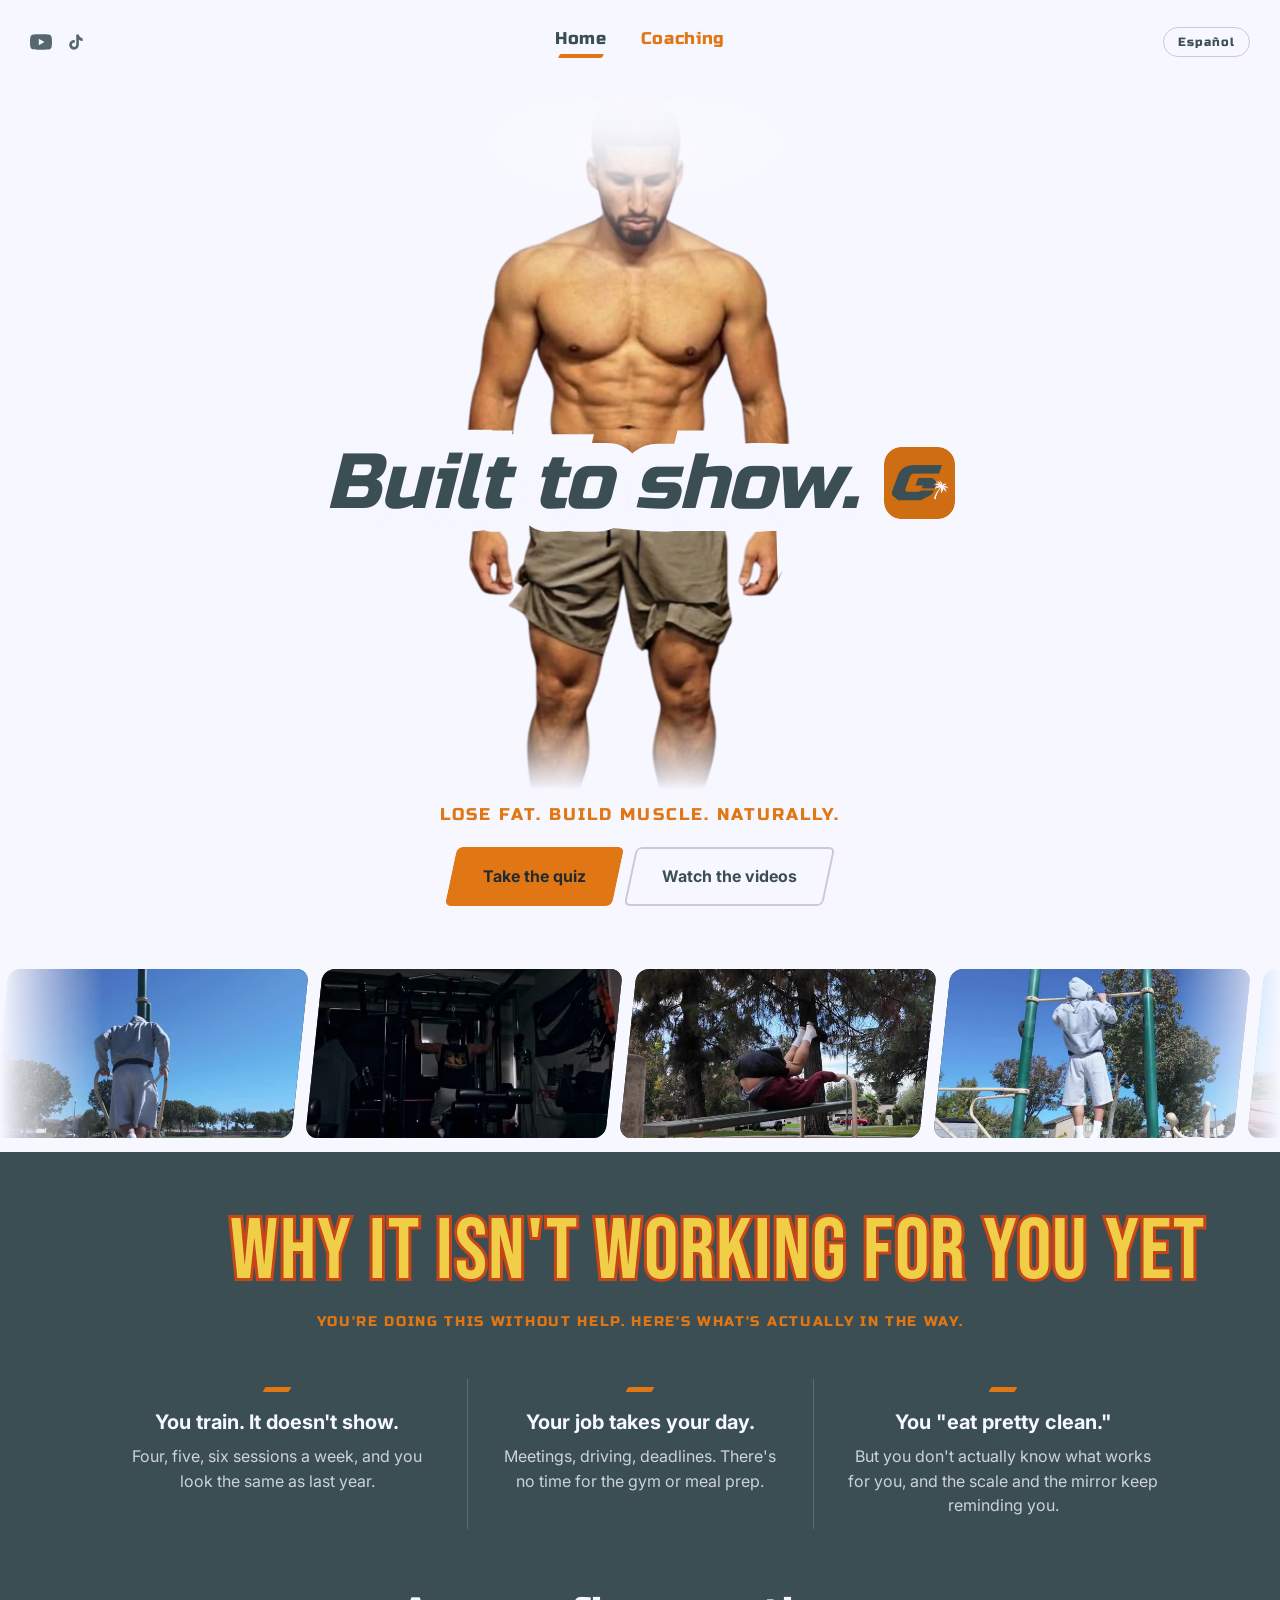
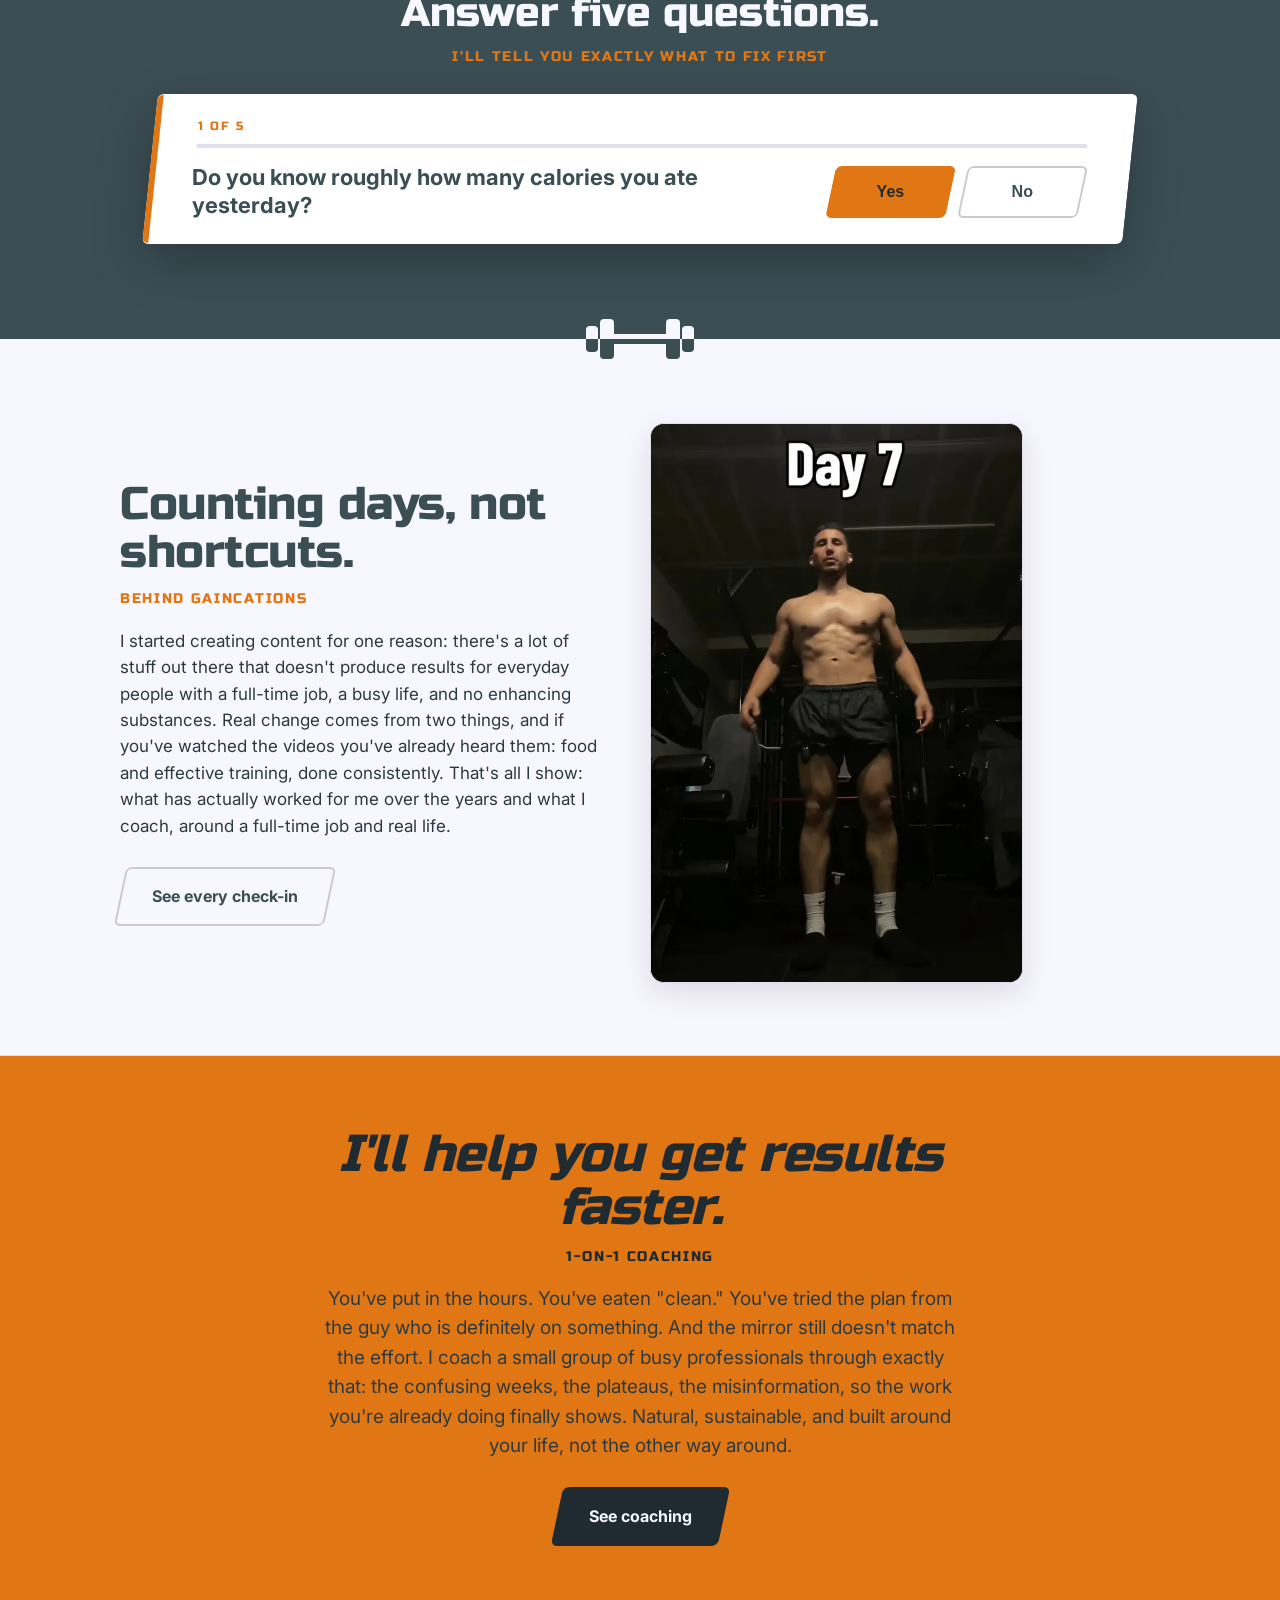
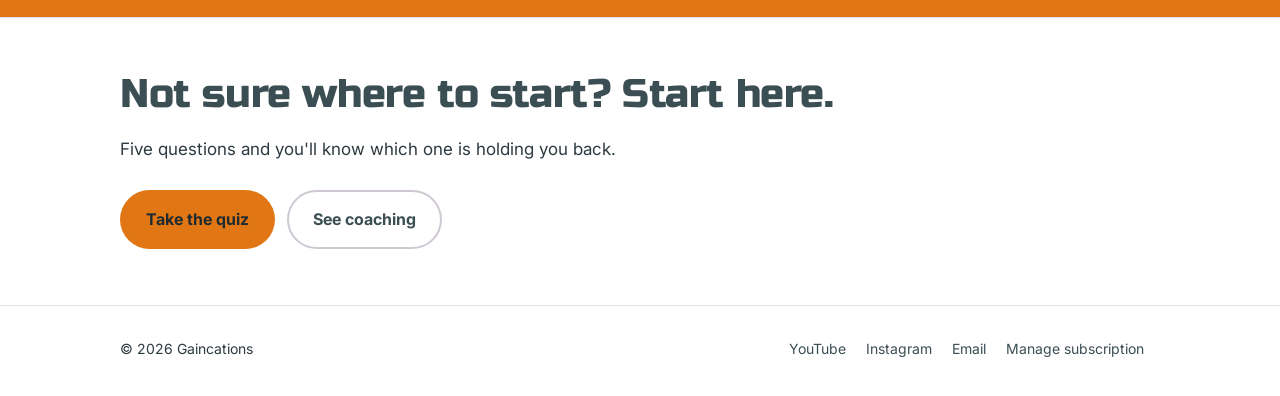
==== index.html @ 4234a2ca "This is you if: fit scroll distance to viewport, more room above promise Co-Authored-By: Claude Fabl" ====
<!doctype html>
<html lang="en">
<head>
<meta charset="utf-8">
<meta name="viewport" content="width=device-width, initial-scale=1">
<title>Gaincations · Built to show</title>
<meta name="description" content="Online coaching for busy professionals who already train but don't see it in the mirror. Food first, 3 to 4 sessions a week, natural.">
<meta property="og:title" content="Gaincations · Built to show">
<meta property="og:description" content="Lose fat. Build muscle. Naturally.">
<meta property="og:image" content="https://gaincations.com/assets/og.png">
<link rel="icon" type="image/png" sizes="32x32" href="/assets/img/favicon-32.png">
<link rel="icon" type="image/png" sizes="64x64" href="/assets/img/favicon-64.png">
<link rel="apple-touch-icon" href="/assets/img/apple-touch-icon.png">
<link rel="preconnect" href="https://fonts.googleapis.com">
<link rel="stylesheet" href="https://fonts.googleapis.com/css2?family=Russo+One&family=Bebas+Neue&family=Inter:wght@400;500;600;700&display=swap">
<link rel="stylesheet" href="/assets/style.css?v=202610292039">
<script defer src="/_vercel/insights/script.js"></script>
<script>
!function(t,e){var o,n,p,r;e.__SV||(window.posthog=e,e._i=[],e.init=function(i,s,a){function g(t,e){var o=e.split(".");2==o.length&&(t=t[o[0]],e=o[1]),t[e]=function(){t.push([e].concat(Array.prototype.slice.call(arguments,0)))}}(p=t.createElement("script")).type="text/javascript",p.crossOrigin="anonymous",p.async=!0,p.src=s.api_host.replace(".i.posthog.com","-assets.i.posthog.com")+"/static/array.js",(r=t.getElementsByTagName("script")[0]).parentNode.insertBefore(p,r);var u=e;for(void 0!==a?u=e[a]=[]:a="posthog",u.people=u.people||[],u.toString=function(t){var e="posthog";return"posthog"!==a&&(e+="."+a),t||(e+=" (stub)"),e},u.people.toString=function(){return u.toString(1)+".people (stub)"},o="init capture register register_once register_for_session unregister unregister_for_session getFeatureFlag getFeatureFlagPayload isFeatureEnabled reloadFeatureFlags updateEarlyAccessFeatureEnrollment getEarlyAccessFeatures on onFeatureFlags onSessionId getSurveys getActiveMatchingSurveys renderSurvey canRenderSurvey identify setPersonProperties group resetGroups setPersonPropertiesForFlags resetPersonPropertiesForFlags setGroupPropertiesForFlags resetGroupPropertiesForFlags reset get_distinct_id getGroups get_session_id get_session_replay_url alias set_config startSessionRecording stopSessionRecording sessionRecordingStarted captureException loadToolbar get_property getSessionProperty createPersonProfile opt_in_capturing opt_out_capturing has_opted_in_capturing has_opted_out_capturing clear_opt_in_out_capturing debug getPageViewId captureTraceFeedback captureTraceMetric".split(" "),n=0;n<o.length;n++)g(u,o[n]);e._i.push([i,s,a])},e.__SV=1)}(document,window.posthog||[]);
posthog.init('phc_C28JrHMEpH7d9g8dcuLgvfjdZ2WqwZE8aeRjLSCBrC3R',{api_host:'https://us.i.posthog.com',person_profiles:'identified_only'});
</script>

</head>
<body>

<header class="hero-full">

  <nav class="hf-nav" aria-label="Main">
    <div class="hf-left"><div class="hf-social"><a class="hf-ico" data-link="YOUTUBE" href="#" aria-label="YouTube" target="_blank" rel="noopener"><svg viewBox="0 0 24 24" width="22" height="22" aria-hidden="true"><path fill="currentColor" d="M23.5 6.2a3 3 0 0 0-2.1-2.1C19.5 3.6 12 3.6 12 3.6s-7.5 0-9.4.5A3 3 0 0 0 .5 6.2 31 31 0 0 0 0 12a31 31 0 0 0 .5 5.8 3 3 0 0 0 2.1 2.1c1.9.5 9.4.5 9.4.5s7.5 0 9.4-.5a3 3 0 0 0 2.1-2.1A31 31 0 0 0 24 12a31 31 0 0 0-.5-5.8zM9.6 15.6V8.4l6.2 3.6-6.2 3.6z"/></svg></a><a class="hf-ico" data-link="TIKTOK" href="#" aria-label="TikTok" target="_blank" rel="noopener"><svg viewBox="0 0 24 24" width="20" height="20" aria-hidden="true"><path fill="currentColor" d="M16.6 5.8A4.8 4.8 0 0 1 15.4 3h-3.1v12.4a2.6 2.6 0 1 1-2.6-2.6c.3 0 .5 0 .8.1V9.7a5.8 5.8 0 1 0 4.9 5.7V9.2a7.9 7.9 0 0 0 4.6 1.5V7.6a4.7 4.7 0 0 1-3.4-1.8z"/></svg></a></div></div>
    <div class="hf-center">
      <a href="/" class="hf-current"><span class="slash" aria-hidden="true"></span><span class="en">Home</span><span class="es">Inicio</span></a>
      <a href="/coaching" class="hf-primary"><span class="en">Coaching</span><span class="es">Coaching</span></a>
    </div>
    <div class="hf-right">
      <button class="langbtn" type="button" aria-label="Switch language">Español</button>
    </div>
    <button class="hf-menu" type="button" aria-label="Menu" aria-controls="hf-links">☰</button>
  </nav>
  <div class="hf-links" id="hf-links">
    <a href="/"><span class="en">Home</span><span class="es">Inicio</span></a>
    <a href="/coaching"><span class="en">Coaching</span><span class="es">Coaching</span></a>
    <div class="hf-social"><a class="hf-ico" data-link="YOUTUBE" href="#" aria-label="YouTube" target="_blank" rel="noopener"><svg viewBox="0 0 24 24" width="22" height="22" aria-hidden="true"><path fill="currentColor" d="M23.5 6.2a3 3 0 0 0-2.1-2.1C19.5 3.6 12 3.6 12 3.6s-7.5 0-9.4.5A3 3 0 0 0 .5 6.2 31 31 0 0 0 0 12a31 31 0 0 0 .5 5.8 3 3 0 0 0 2.1 2.1c1.9.5 9.4.5 9.4.5s7.5 0 9.4-.5a3 3 0 0 0 2.1-2.1A31 31 0 0 0 24 12a31 31 0 0 0-.5-5.8zM9.6 15.6V8.4l6.2 3.6-6.2 3.6z"/></svg></a><a class="hf-ico" data-link="TIKTOK" href="#" aria-label="TikTok" target="_blank" rel="noopener"><svg viewBox="0 0 24 24" width="20" height="20" aria-hidden="true"><path fill="currentColor" d="M16.6 5.8A4.8 4.8 0 0 1 15.4 3h-3.1v12.4a2.6 2.6 0 1 1-2.6-2.6c.3 0 .5 0 .8.1V9.7a5.8 5.8 0 1 0 4.9 5.7V9.2a7.9 7.9 0 0 0 4.6 1.5V7.6a4.7 4.7 0 0 1-3.4-1.8z"/></svg></a></div>
  </div>

  <div class="hf-stage">
    <picture class="hf-img" aria-hidden="true">
      <source srcset="/assets/img/hero-cut.webp" type="image/webp">
      <img src="/assets/img/hero-cut.png" alt="" fetchpriority="high">
    </picture>
    <h1 class="hf-title">
      <span class="en">Built to show.</span>
      <span class="es">Hecho para que se note.</span>
      <a class="hf-mark" href="/" aria-label="Gaincations home"><img src="/assets/img/logo.png" alt="" width="72" height="72"></a>
    </h1>
  </div>

  <div class="hf-bottom">
    <p class="lead hf-tag">
      <span class="en">Lose fat. Build muscle. Naturally.</span>
      <span class="es">Pierde grasa. Gana músculo. Natural.</span>
    </p>
    <div class="btnrow">
      <a class="btn primary skew" href="#quiz"><span class="en">Take the quiz</span><span class="es">Haz el quiz</span></a>
      <a class="btn ghost light skew" data-link="YOUTUBE" href="#"><span class="en">Watch the videos</span><span class="es">Ver los videos</span></a>
    </div>
  </div>
  <div class="hf-strip" aria-label="Clips from the channel">
    <div class="hf-track">
      <a data-link="YOUTUBE" href="#"><video src="/assets/clips/c1.mp4" poster="/assets/clips/c1.jpg" muted autoplay loop playsinline preload="metadata"></video></a>
      <a data-link="YOUTUBE" href="#"><video src="/assets/clips/c2.mp4" poster="/assets/clips/c2.jpg" muted autoplay loop playsinline preload="metadata"></video></a>
      <a data-link="YOUTUBE" href="#"><video src="/assets/clips/c3.mp4" poster="/assets/clips/c3.jpg" muted autoplay loop playsinline preload="metadata"></video></a>
      <a data-link="YOUTUBE" href="#"><video src="/assets/clips/c4.mp4" poster="/assets/clips/c4.jpg" muted autoplay loop playsinline preload="metadata"></video></a>
      <a data-link="YOUTUBE" href="#"><video src="/assets/clips/c5.mp4" poster="/assets/clips/c5.jpg" muted autoplay loop playsinline preload="metadata"></video></a>
      <a data-link="YOUTUBE" href="#"><video src="/assets/clips/c6.mp4" poster="/assets/clips/c6.jpg" muted autoplay loop playsinline preload="metadata"></video></a>
      <a data-link="YOUTUBE" href="#"><video src="/assets/clips/c7.mp4" poster="/assets/clips/c7.jpg" muted autoplay loop playsinline preload="metadata"></video></a>
      <a data-link="YOUTUBE" href="#"><video src="/assets/clips/c8.mp4" poster="/assets/clips/c8.jpg" muted autoplay loop playsinline preload="metadata"></video></a>
      <a data-link="YOUTUBE" href="#" aria-hidden="true" tabindex="-1"><video src="/assets/clips/c1.mp4" poster="/assets/clips/c1.jpg" muted autoplay loop playsinline preload="metadata"></video></a>
      <a data-link="YOUTUBE" href="#" aria-hidden="true" tabindex="-1"><video src="/assets/clips/c2.mp4" poster="/assets/clips/c2.jpg" muted autoplay loop playsinline preload="metadata"></video></a>
      <a data-link="YOUTUBE" href="#" aria-hidden="true" tabindex="-1"><video src="/assets/clips/c3.mp4" poster="/assets/clips/c3.jpg" muted autoplay loop playsinline preload="metadata"></video></a>
      <a data-link="YOUTUBE" href="#" aria-hidden="true" tabindex="-1"><video src="/assets/clips/c4.mp4" poster="/assets/clips/c4.jpg" muted autoplay loop playsinline preload="metadata"></video></a>
      <a data-link="YOUTUBE" href="#" aria-hidden="true" tabindex="-1"><video src="/assets/clips/c5.mp4" poster="/assets/clips/c5.jpg" muted autoplay loop playsinline preload="metadata"></video></a>
      <a data-link="YOUTUBE" href="#" aria-hidden="true" tabindex="-1"><video src="/assets/clips/c6.mp4" poster="/assets/clips/c6.jpg" muted autoplay loop playsinline preload="metadata"></video></a>
      <a data-link="YOUTUBE" href="#" aria-hidden="true" tabindex="-1"><video src="/assets/clips/c7.mp4" poster="/assets/clips/c7.jpg" muted autoplay loop playsinline preload="metadata"></video></a>
      <a data-link="YOUTUBE" href="#" aria-hidden="true" tabindex="-1"><video src="/assets/clips/c8.mp4" poster="/assets/clips/c8.jpg" muted autoplay loop playsinline preload="metadata"></video></a>
    </div>
  </div>
</header>

<section class="section dark">
  <div class="wrap">
    <div class="sec-head">
      <h2 class="h-hero h-caption"><span class="en">Why it isn't working for you yet</span><span class="es">Por qué aún no te está funcionando</span></h2>
      <div class="eyebrow below"><span class="en">You're doing this without help. Here's what's actually in the way.</span><span class="es">Lo estás haciendo sin ayuda. Esto es lo que realmente estorba.</span></div>
    </div>
    <div class="pains-src" hidden>
      <div class="col">
        <span class="slash" aria-hidden="true"></span>
        <h3><span class="en">You train. It doesn't show.</span><span class="es">Entrenas. No se nota.</span></h3>
        <p><span class="en">Four, five, six sessions a week, and you look the same as last year.</span><span class="es">Cuatro, cinco, seis sesiones por semana, y te ves igual que el año pasado.</span></p>
      </div>
      <div class="col">
        <span class="slash" aria-hidden="true"></span>
        <h3><span class="en">Your job takes your day.</span><span class="es">El trabajo se lleva tu día.</span></h3>
        <p><span class="en">Meetings, driving, deadlines. There's no time for the gym or meal prep.</span><span class="es">Juntas, manejo, entregas. No hay tiempo para el gym ni para el meal prep.</span></p>
      </div>
      <div class="col">
        <span class="slash" aria-hidden="true"></span>
        <h3><span class="en">You "eat pretty clean."</span><span class="es">"Comes bastante bien."</span></h3>
        <p><span class="en">But you don't actually know what works for you, and the scale and the mirror keep reminding you.</span><span class="es">Pero en realidad no sabes qué te funciona, y la báscula y el espejo te lo siguen recordando.</span></p>
      </div>
      <div class="col">
        <span class="slash" aria-hidden="true"></span>
        <h3><span class="en">One dinner or weekend undoes the week.</span><span class="es">Una cena o un fin de semana deshace la semana.</span></h3>
        <p><span class="en">Clients, travel, the work lunch. You skip it or write off the day.</span><span class="es">Clientes, viajes, la comida del trabajo. O te lo saltas o das el día por perdido.</span></p>
      </div>
      <div class="col">
        <span class="slash" aria-hidden="true"></span>
        <h3><span class="en">You don't know what to eat on the road.</span><span class="es">No sabes qué comer en la carretera.</span></h3>
        <p><span class="en">Fast food and gas stations make it too easy to blow away any progress.</span><span class="es">La comida rápida y las gasolineras hacen demasiado fácil tirar cualquier progreso.</span></p>
      </div>
      <div class="col">
        <span class="slash" aria-hidden="true"></span>
        <h3><span class="en">You've tried the apps and programs.</span><span class="es">Ya probaste las apps y los programas.</span></h3>
        <p><span class="en">Macros and consistent workouts for two weeks, then it gets annoying and deleted.</span><span class="es">Macros y entrenos constantes por dos semanas, luego se vuelve molesto y se borra.</span></p>
      </div>
      <div class="col">
        <span class="slash" aria-hidden="true"></span>
        <h3><span class="en">You run to make up for it.</span><span class="es">Corres para compensar.</span></h3>
        <p><span class="en">Cardio as punishment for the weekend. It burns an hour and builds nothing.</span><span class="es">Cardio como castigo por el fin de semana. Quema una hora y no construye nada.</span></p>
      </div>
      <div class="col">
        <span class="slash" aria-hidden="true"></span>
        <h3><span class="en">You lose weight and look worse.</span><span class="es">Bajas de peso y te ves peor.</span></h3>
        <p><span class="en">Smaller, softer, same shape. That's muscle leaving, not fat.</span><span class="es">Más pequeño, más suave, misma forma. Eso es músculo que se va, no grasa.</span></p>
      </div>
      <div class="col">
        <span class="slash" aria-hidden="true"></span>
        <h3><span class="en">You keep starting over.</span><span class="es">Sigues empezando de cero.</span></h3>
        <p><span class="en">Every January, every Monday, every "this time."</span><span class="es">Cada enero, cada lunes, cada "esta vez sí."</span></p>
      </div>
    </div>
    <div class="cols3 pains" id="pains">
      <div class="col slot"></div>
      <div class="col slot"></div>
      <div class="col slot"></div>
    </div>
    <div class="qz-intro" id="quiz">
      <h3 class="qz-h"><span class="en">Answer five questions.</span><span class="es">Responde cinco preguntas.</span></h3>
      <div class="eyebrow below"><span class="en">I'll tell you exactly what to fix first</span><span class="es">Te digo exactamente qué arreglar primero</span></div>
    </div>
    <div class="qz" id="quiz-box"></div>
  </div>
    <div class="divider-bar" aria-hidden="true">
      <svg viewBox="0 0 140 56">
        <defs><clipPath id="bar-top"><rect x="0" y="0" width="140" height="28"/></clipPath><clipPath id="bar-bot"><rect x="0" y="28" width="140" height="28"/></clipPath></defs>
        <g fill="#F7F7FF" clip-path="url(#bar-top)"><g><rect x="30" y="23" width="80" height="10" rx="5"/><rect x="30" y="8" width="14" height="40" rx="4"/><rect x="16" y="15" width="12" height="26" rx="4"/><rect x="96" y="8" width="14" height="40" rx="4"/><rect x="112" y="15" width="12" height="26" rx="4"/></g></g>
        <g fill="#3B4E54" clip-path="url(#bar-bot)"><g><rect x="30" y="23" width="80" height="10" rx="5"/><rect x="30" y="8" width="14" height="40" rx="4"/><rect x="16" y="15" width="12" height="26" rx="4"/><rect x="96" y="8" width="14" height="40" rx="4"/><rect x="112" y="15" width="12" height="26" rx="4"/></g></g>
      </svg>
    </div>
</section>


<section class="section">
  <div class="wrap grid c2" style="align-items:center">
    <div>
      <h2 class="h-hero proof-h"><span class="en">Counting days, not shortcuts.</span><span class="es">Contando días, no atajos.</span></h2>
      <div class="eyebrow below proof-eb"><span class="en">Behind Gaincations</span><span class="es">Detrás de Gaincations</span></div>
      <p class="muted proof-p"><span class="en">I started creating content for one reason: there's a lot of stuff out there that doesn't produce results for everyday people with a full-time job, a busy life, and no enhancing substances. Real change comes from two things, and if you've watched the videos you've already heard them: food and effective training, done consistently. That's all I show: what has actually worked for me over the years and what I coach, around a full-time job and real life.</span><span class="es">Empecé a crear contenido por una razón: hay muchas cosas allá afuera que no dan resultados a la gente normal, con trabajo de tiempo completo, vida ocupada y sin sustancias. El cambio real viene de dos cosas, y si has visto los videos ya las has escuchado: comida y entreno efectivo, hechos con constancia. Eso es todo lo que muestro: lo que realmente me ha funcionado a lo largo de los años y lo que enseño como coach, alrededor de un trabajo de tiempo completo y una vida real.</span></p>
      <div class="btnrow"><a class="btn ghost light skew" data-link="YOUTUBE" href="#"><span class="en">See every check-in</span><span class="es">Ver todas las revisiones</span></a></div>
    </div>
    <!-- Daily check-ins. To add a day: drop dayNN.jpg + dayNN.webp in /assets/img/checkins and add one <picture> below, in order. -->
    <div class="photo-card checkins" aria-label="Daily check-ins">
      <picture class="on"><source srcset="/assets/img/checkins/day07.webp" type="image/webp"><img src="/assets/img/checkins/day07.jpg" alt="Day 7 check-in" loading="lazy"></picture>
      <picture><source srcset="/assets/img/checkins/day12.webp" type="image/webp"><img src="/assets/img/checkins/day12.jpg" alt="Day 12 check-in" loading="lazy"></picture>
      <picture><source srcset="/assets/img/checkins/day17.webp" type="image/webp"><img src="/assets/img/checkins/day17.jpg" alt="Day 17 check-in" loading="lazy"></picture>
      <picture><source srcset="/assets/img/checkins/day19.webp" type="image/webp"><img src="/assets/img/checkins/day19.jpg" alt="Day 19 check-in" loading="lazy"></picture>
      <picture><source srcset="/assets/img/checkins/day21.webp" type="image/webp"><img src="/assets/img/checkins/day21.jpg" alt="Day 21 check-in" loading="lazy"></picture>
    </div>
  </div>
</section>

<section class="section pointer orange">
  <div class="wrap">
    <div class="sec-head">
      <h2 class="h-hero pointer-h"><span class="en">I'll help you get results faster.</span><span class="es">Te ayudo a ver resultados más rápido.</span></h2>
      <div class="eyebrow below"><span class="en">1-on-1 coaching</span><span class="es">Coaching 1 a 1</span></div>
      <p class="sub"><span class="en">You've put in the hours. You've eaten "clean." You've tried the plan from the guy who is definitely on something. And the mirror still doesn't match the effort. I coach a small group of busy professionals through exactly that: the confusing weeks, the plateaus, the misinformation, so the work you're already doing finally shows. Natural, sustainable, and built around your life, not the other way around.</span><span class="es">Ya pusiste las horas. Comiste "limpio." Probaste el plan del tipo que claramente está en algo. Y el espejo sigue sin corresponder al esfuerzo. Acompaño a un grupo pequeño de profesionales ocupados a través de exactamente eso: las semanas confusas, los estancamientos, la desinformación, para que el trabajo que ya haces por fin se note. Natural, sostenible y armado alrededor de tu vida, no al revés.</span></p>
      <div class="btnrow center">
        <a class="btn primary skew" href="/coaching"><span class="en">See coaching</span><span class="es">Ver coaching</span></a>
      </div>
    </div>
  </div>
</section>

<section class="band white">
  <div class="wrap">
    <h2><span class="en">Not sure where to start? Start here.</span><span class="es">¿No sabes por dónde empezar? Empieza aquí.</span></h2>
    <p><span class="en">Five questions and you'll know which one is holding you back.</span><span class="es">Cinco preguntas y sabrás cuál te está frenando.</span></p>
    <div class="btnrow">
      <a class="btn primary" href="#quiz"><span class="en">Take the quiz</span><span class="es">Haz el quiz</span></a>
      <a class="btn ghost" href="/coaching"><span class="en">See coaching</span><span class="es">Ver coaching</span></a>
    </div>
  </div>
</section>

<footer class="white">
  <div class="wrap">
    <div>© <span id="y"></span> Gaincations</div>
    <div>
      <a data-link="YOUTUBE" href="#">YouTube</a>
      <a data-link="INSTAGRAM" href="#">Instagram</a>
      <a data-link="EMAIL" href="#">Email</a>
      <a data-link="PORTAL" href="#"><span class="en">Manage subscription</span><span class="es">Mi suscripción</span></a>
    </div>
  </div>
</footer>
<script>document.getElementById("y").textContent=new Date().getFullYear()</script>
<script src="/assets/quiz.js?v=202610292039"></script>
<script src="/assets/site.js?v=202610292039"></script>
</body>
</html>
---- assets/style.css ----
:root{
  --bg:#F7F7FF;--bg2:#FFFFFF;--bg3:#EEEEF5;--ink:#3B4E54;--muted:#2C3A40;--line:#E0E0EA;
  --accent:#E17714;--accent-ink:#1F2B30;--accent2:#A30000;--grey:#3B4E54;
  --dark:#280000;--dark2:#36090A;--on-dark:#F7F7FF;--on-dark-muted:#C9B4B4;
  --max:1080px;--r:14px;
  --display:'Russo One',Impact,sans-serif;--body:Inter,system-ui,-apple-system,sans-serif;
  --slab:'Alfa Slab One',serif;--script:Yellowtail,cursive;
}
*{box-sizing:border-box}
html{scroll-behavior:smooth}
body{margin:0;background:var(--bg);color:var(--ink);font-family:var(--body);font-size:17px;line-height:1.55;-webkit-font-smoothing:antialiased}
img{max-width:100%;display:block}
a{color:var(--accent2)}
h1,h2{font-family:var(--display);font-weight:400;line-height:1.04;margin:0 0 .5em;letter-spacing:-.01em}
h3{font-family:var(--body);font-weight:700;line-height:1.2;margin:0 0 .5em}
h1{font-size:clamp(34px,6vw,64px)}
h2{font-size:clamp(26px,4vw,40px)}
h3{font-size:19px}
p{margin:0 0 1em}
.muted{color:var(--muted)}
.wrap{max-width:var(--max);margin:0 auto;padding:0 20px}
.section{padding:72px 0}
.section.tight{padding:40px 0}
.section + .section{border-top:1px solid var(--line)}
.eyebrow{font-size:12px;letter-spacing:.2em;text-transform:uppercase;color:var(--accent);font-weight:700;margin-bottom:14px}
.grid{display:grid;gap:20px}
.grid.c2{grid-template-columns:repeat(2,minmax(0,1fr))}
.grid.c3{grid-template-columns:repeat(3,minmax(0,1fr))}
.card{background:var(--bg2);border:1px solid var(--line);border-radius:var(--r);padding:26px;box-shadow:0 1px 2px rgba(40,0,0,.04)}
.card h3{margin-top:0}
.card .num{font-family:var(--display);color:var(--accent);font-size:24px;margin-bottom:8px}

/* language toggle */
.es{display:none}
body.lang-es .en{display:none}
body.lang-es .es{display:inline}
body.lang-es .es.block,body.lang-es div.es,body.lang-es p.es,body.lang-es li.es,body.lang-es h1.es,body.lang-es h2.es,body.lang-es h3.es{display:block}
body:not(.lang-es) .en.block{display:block}

/* nav */
.nav{position:sticky;top:0;z-index:20;background:rgba(247,247,255,.92);backdrop-filter:blur(10px);border-bottom:1px solid var(--line)}
.nav .wrap{display:flex;align-items:center;justify-content:space-between;height:64px;gap:16px}
.logo{display:flex;align-items:center;gap:10px;text-decoration:none}
.logo .mono{position:relative;width:40px;height:40px;border-radius:10px;background:var(--accent);overflow:hidden;flex:none}
.logo .mono .g{position:absolute;left:7px;top:5px;font-family:var(--slab);font-size:27px;line-height:1;color:var(--accent-ink);transform:rotate(-12deg)}
.logo .mono .c{position:absolute;left:19px;top:7px;font-family:var(--script);font-size:27px;line-height:1;color:var(--accent-ink);transform:rotate(-16deg)}
.logo-img{width:44px;height:44px;border-radius:11px;display:block}
.logo .word b{color:var(--accent);font-weight:400}
.links{display:flex;gap:22px;align-items:center;font-size:15px}
.links a{text-decoration:none;color:var(--muted);font-weight:500}
.links a:hover,.links a.active{color:var(--ink)}
.langbtn{border:1px solid #CFC8D2;background:transparent;color:var(--ink);font:600 13px var(--body);padding:7px 11px;border-radius:999px;cursor:pointer;letter-spacing:.06em}
.langbtn:hover{border-color:var(--accent)}
.menubtn{display:none;background:none;border:1px solid #CFC8D2;color:var(--ink);border-radius:8px;width:40px;height:40px;cursor:pointer}

/* buttons */
.btn{display:inline-flex;align-items:center;justify-content:center;gap:8px;padding:15px 24px;border-radius:999px;font-weight:700;text-decoration:none;font-size:16px;border:2px solid transparent;cursor:pointer;min-height:48px;transition:transform .08s ease}
.btn:active{transform:translateY(1px)}
.btn.primary{background:var(--accent);color:var(--accent-ink)}
.btn.ghost{border-color:#CFC8D2;color:var(--ink);background:transparent}
.btn.ghost:hover{border-color:var(--ink)}
.btn.primary:hover{filter:brightness(1.05)}
.btn.small{padding:10px 16px;font-size:14px;min-height:40px}
.btnrow{display:flex;gap:12px;flex-wrap:wrap;margin-top:28px}

/* hero */
.hero{padding:88px 0 64px;position:relative;overflow:hidden}
.hero .wrap{max-width:900px}
.hero h1{margin-bottom:18px}
.hero .lead{font-size:clamp(18px,2.2vw,22px);color:var(--muted);max-width:640px}
.hero .sun{position:absolute;right:-120px;top:-60px;width:420px;height:420px;opacity:.9;pointer-events:none}
@media (max-width:900px){.hero .sun{width:260px;height:260px;right:-90px;top:-20px;opacity:.55}}

/* lists */
.checks{list-style:none;padding:0;margin:0;display:grid;gap:12px}
.checks li{padding-left:30px;position:relative}
.checks li::before{content:"";position:absolute;left:0;top:7px;width:16px;height:16px;border-radius:50%;background:var(--accent)}
.checks.no li::before{background:transparent;border:2px solid var(--muted);width:12px;height:12px}

/* pricing */
.price{font-family:var(--display);font-size:42px;color:var(--ink);line-height:1}
.price small{font-family:var(--body);font-size:15px;color:var(--muted);font-weight:400}

/* faq */
details{border-top:1px solid var(--line);padding:18px 0}
details:last-child{border-bottom:1px solid var(--line)}
summary{cursor:pointer;font-weight:700;font-size:17px;list-style:none;display:flex;justify-content:space-between;gap:16px}
summary::after{content:"+";color:var(--accent);font-family:var(--display);font-size:20px}
details[open] summary::after{content:"–"}
details p{margin:12px 0 0;color:var(--muted)}

/* embeds */
.embed{background:var(--bg2);border:1px solid var(--line);border-radius:var(--r);padding:16px;min-height:420px}
.embed iframe{width:100%;border:0;min-height:520px;border-radius:8px}
.placeholder{border:1px dashed var(--line);border-radius:var(--r);padding:28px;color:var(--muted);text-align:center}

/* gear */
.gear{display:grid;gap:14px}
.gear a{display:flex;justify-content:space-between;align-items:center;gap:16px;padding:18px 20px;background:var(--bg2);border:1px solid var(--line);border-radius:var(--r);text-decoration:none}
.gear a:hover{border-color:var(--accent);box-shadow:0 4px 14px rgba(40,0,0,.08)}
.gear .t{font-weight:700}
.gear .d{color:var(--muted);font-size:14px;margin-top:3px}
.gear .arrow{color:var(--accent);font-family:var(--display);flex:none}

/* footer */
footer{border-top:1px solid var(--line);padding:40px 0;color:var(--muted);font-size:14px;background:var(--bg3)}
footer .wrap{display:flex;justify-content:space-between;gap:16px;flex-wrap:wrap}
footer a{color:var(--muted);text-decoration:none;margin-right:16px}
footer a:hover{color:var(--ink)}

/* bottom CTA band */
.band{background:var(--accent);color:#1F2B30;padding:56px 0}
.band h2{color:#1F2B30}
.band .btn.primary{background:var(--accent-ink);color:#F7F7FF}
.band .btn.ghost{border-color:#5a3a1a;color:#1F2B30}
.band p{color:#3a2a1a}

@media (max-width:820px){
  .grid.c2,.grid.c3{grid-template-columns:1fr}
  .links{display:none;position:absolute;top:64px;left:0;right:0;background:var(--bg);flex-direction:column;align-items:flex-start;padding:16px 20px 20px;border-bottom:1px solid var(--line);gap:16px}
  .links.open{display:flex}
  .menubtn{display:inline-flex;align-items:center;justify-content:center}
  .section{padding:52px 0}
  .hero{padding:60px 0 44px}
}

.navright{display:flex;gap:10px;align-items:center}

/* photo hero */
.hero-photo{min-height:680px;display:flex;align-items:center;padding:80px 0 72px;background:var(--bg);color:var(--ink)}
.hero-photo .wrap{position:relative;z-index:2;width:100%}
.hero-img{position:absolute;top:0;bottom:0;right:0;width:52%;z-index:0;margin:0}
.hero-img img{width:100%;height:100%;object-fit:cover;object-position:50% 22%;filter:saturate(.96) contrast(1.02)}
.hero-fade{position:absolute;top:0;bottom:0;right:0;width:52%;z-index:1;background:
  linear-gradient(90deg,#F7F7FF 0%,rgba(247,247,255,.85) 16%,rgba(247,247,255,0) 46%),
  linear-gradient(0deg,#F7F7FF 0%,rgba(247,247,255,0) 22%),
  linear-gradient(180deg,#F7F7FF 0%,rgba(247,247,255,0) 18%)}
.hero-photo h1{max-width:9ch;font-size:clamp(44px,6.4vw,84px);font-style:italic}
.hero-photo .lead{max-width:480px}
.photo-card{border-radius:var(--r);overflow:hidden;border:1px solid var(--line);aspect-ratio:4/5;max-height:520px;box-shadow:0 10px 30px rgba(40,0,0,.12)}
.photo-card img{width:100%;height:100%;object-fit:cover;object-position:50% 20%}
.photo-card.checkins{position:relative;aspect-ratio:2/3;max-height:560px;background:#111}
.photo-card.checkins picture{position:absolute;inset:0;opacity:0;transition:opacity .9s ease}
.photo-card.checkins picture.on{opacity:1}
.photo-card.checkins picture img{object-position:50% 50%;transform:scale(1);transition:transform 4s linear}
.photo-card.checkins picture.on img{transform:scale(1.06)}
@media (prefers-reduced-motion:reduce){.photo-card.checkins picture img,.photo-card.checkins picture.on img{transform:none;transition:none}}
@media (max-width:820px){
  .hero-photo{min-height:0;padding:0 0 48px;display:block}
  .hero-img{position:relative;width:100%;height:118vw;max-height:520px;display:block}
  .hero-img img{object-position:50% 12%}
  .hero-fade{width:100%;background:linear-gradient(0deg,#F7F7FF 0%,#F7F7FF 16%,rgba(247,247,255,.88) 36%,rgba(247,247,255,0) 66%)}
  .hero-photo .wrap{margin-top:-130px;padding-bottom:8px}
  .hero-photo h1{max-width:none}
}


/* full-bleed hero (home): white page, oval-faded physique */
.hero-full{position:relative;min-height:0;background:var(--bg);color:var(--ink);display:flex;flex-direction:column;align-items:center;overflow:hidden;padding-bottom:0}
.hf-nav{position:relative;z-index:3;width:calc(100% - 40px);max-width:1400px;margin:18px auto 0;display:grid;grid-template-columns:1fr auto 1fr;align-items:center;padding:8px 10px}
.hf-center{grid-column:2;display:flex;gap:34px;align-items:baseline;justify-content:center}
.hf-center a{position:relative;display:inline-block;padding-bottom:6px}
.hf-right{grid-column:3}
.hf-left,.hf-right{display:flex;gap:26px;align-items:center;font-size:15px;font-weight:500}
.hf-right{justify-content:flex-end}
.hf-nav a{color:var(--ink);text-decoration:none}
.hf-nav a:hover{text-decoration:underline;text-underline-offset:4px}
.hf-logo img{display:block;width:48px;height:48px;border-radius:12px}
.hf-menu{display:none;background:none;border:1px solid #CFC8D2;color:var(--ink);border-radius:8px;width:40px;height:40px;cursor:pointer;justify-self:end}
.hf-links{display:none;position:absolute;top:84px;left:20px;right:20px;z-index:4;background:#fff;border:1px solid var(--line);border-radius:14px;padding:14px 18px;flex-direction:column;gap:14px;box-shadow:0 10px 30px rgba(40,0,0,.1)}
.hf-links a{color:var(--ink);text-decoration:none;font-size:17px}
.hf-links.open{display:flex}
.hf-stage{position:relative;z-index:1;width:min(900px,96vw);height:min(80svh,780px);margin:4px auto 0;display:flex;align-items:flex-end;justify-content:center}
.hf-img{position:absolute;inset:0;margin:0;z-index:0;display:flex;justify-content:center}
.hf-img img{height:100%;width:auto;max-width:100%;object-fit:contain;object-position:50% 0%;
  -webkit-mask-image:linear-gradient(to bottom,rgba(0,0,0,0) 0%,rgba(0,0,0,.35) 12%,#000 30%,#000 90%,rgba(0,0,0,0) 100%);mask-image:linear-gradient(to bottom,rgba(0,0,0,0) 0%,rgba(0,0,0,.35) 12%,#000 30%,#000 90%,rgba(0,0,0,0) 100%)}
.hf-shade{display:none}
.hf-title{position:absolute;left:0;right:0;top:52%;z-index:2;margin:0;text-align:center;display:flex;align-items:center;justify-content:center;gap:clamp(14px,2vw,28px);flex-wrap:wrap;font-style:italic;font-size:clamp(40px,6.4vw,78px);line-height:.98;letter-spacing:-.01em;color:var(--ink);paint-order:stroke fill;-webkit-text-stroke:46px #F7F7FF;stroke-linejoin:round;text-shadow:0 8px 28px rgba(247,247,255,.7);padding:0 20px}
.hf-mark img{display:block;width:clamp(48px,5.6vw,72px);height:auto;border-radius:16px}
.hf-mark{flex:none;line-height:0}
.hf-bottom{position:relative;z-index:2;text-align:center;padding:12px 20px 56px;max-width:720px}
.hf-bottom .lead{color:var(--muted);font-size:clamp(16px,1.6vw,20px);margin:0 0 18px}
.hf-bottom .btnrow{justify-content:center;margin-top:0}
.btn.ghost.light{border-color:#CFC8D2;color:var(--ink)}
.btn.ghost.light:hover{border-color:var(--ink)}
@media (max-width:820px){
  .hf-left,.hf-center{display:none}
  .hf-right{grid-column:1;justify-content:flex-start}
  .hf-nav{width:calc(100% - 24px);margin-top:12px;padding:8px 14px}
  .hf-nav::before{content:""}
  .hf-menu{display:inline-flex;align-items:center;justify-content:center}
  .hf-stage{width:100vw;height:min(66svh,560px)}
  .hf-img img{object-position:50% 0%}
  .hf-title{font-size:clamp(34px,10.5vw,56px);top:52%}
  .hf-bottom{padding-bottom:36px}
}

/* skewed (italic) buttons */
.btn.skew{border-radius:6px;transform:skewX(-12deg);padding:15px 30px}
.btn.skew>span{transform:skewX(12deg)}
.btn.skew>span.en{display:inline-block}
.btn.skew>span.es{display:none}
body.lang-es .btn.skew>span.en{display:none}
body.lang-es .btn.skew>span.es{display:inline-block}
.btn.skew:active{transform:skewX(-12deg) translateY(1px)}
@media (max-width:820px){
  .hf-nav{grid-template-columns:1fr auto;width:calc(100% - 24px)}
  .hf-menu{grid-column:2}
  .hf-menu{justify-self:end}
  .hf-title{gap:10px}
}

/* nav in display face */
.hf-left a,.hf-right a,.hf-links a,.links a{font-family:var(--display);font-weight:400;font-size:14px;letter-spacing:.04em}
.hf-center a{font-family:var(--display);font-weight:400;font-size:17px;letter-spacing:.04em;color:var(--ink);text-decoration:none}
.hf-center a:hover{text-decoration:underline;text-underline-offset:5px}
.hf-nav .langbtn,.langbtn{font-family:var(--display);font-weight:400;letter-spacing:.08em;font-size:12px}

/* primary nav link with orange slash */
.hf-primary,.hf-current{position:relative;display:inline-block}
.hf-current .slash{position:absolute;left:4px;right:4px;bottom:0;height:4px;background:var(--accent);transform:skewX(-30deg);border-radius:1px;transition:left .18s ease,right .18s ease}
.hf-current:hover .slash{left:0;right:0}
.hf-nav a.hf-current:hover,.hf-links a.hf-current:hover{text-decoration:none}
.hf-nav .langbtn{padding:7px 14px}

/* clip strip under the hero */
.hf-strip{position:relative;z-index:2;width:100%;overflow:hidden;padding:8px 0 14px;
  -webkit-mask-image:linear-gradient(90deg,transparent 0,#000 8%,#000 92%,transparent 100%);mask-image:linear-gradient(90deg,transparent 0,#000 8%,#000 92%,transparent 100%)}
.hf-track{display:flex;gap:14px;width:max-content;animation:hf-scroll 80s linear infinite}
.hf-strip:hover .hf-track{animation-play-state:paused}
.hf-track a{flex:none;display:block;width:300px;aspect-ratio:16/9;border-radius:12px;overflow:hidden;background:#1F2B30;transform:skewX(-6deg)}
.hf-track video{width:110%;height:100%;object-fit:cover;display:block;margin-left:-5%;transform:skewX(6deg)}
@keyframes hf-scroll{from{transform:translateX(0)}to{transform:translateX(calc(-50% - 7px))}}
@media (prefers-reduced-motion:reduce){.hf-track{animation:none}}
@media (max-width:820px){.hf-track a{width:220px}.hf-strip{padding-bottom:10px}}

/* centered section heads, hero-style */
.sec-head{text-align:center;max-width:820px;margin:0 auto 46px}
.h-hero{font-style:normal;font-size:clamp(24px,3.3vw,40px);line-height:1.08;margin:0}
.eyebrow.below{margin:12px 0 18px}
.sec-head .h-hero{font-style:normal;font-size:clamp(24px,3.3vw,40px);line-height:1.06;margin:0;white-space:nowrap}
.sec-head .h-caption{font-size:clamp(44px,6.7vw,86px)}
.sec-head .h-hero.accent{color:var(--accent)}
.sec-head .eyebrow{margin-bottom:10px}
.sec-head .eyebrow.below{margin:12px 0 0}
.eyebrow.grey{color:var(--muted)}
@media (max-width:820px){.sec-head .h-hero{white-space:normal;font-size:clamp(24px,6.6vw,30px)}}
.sec-head .sub{margin:0;color:var(--muted);font-size:clamp(16px,1.6vw,19px)}

.hero-full + .section.dark{padding-top:56px}
/* dark section */
.section.dark{background:var(--grey);color:#F7F7FF;position:relative;padding-bottom:84px}
@media (max-width:820px){.section.dark{padding-bottom:64px}}
.section.dark .h-hero{color:#F7F7FF}
.section.dark .eyebrow{color:var(--accent)}
.section + .section.dark, .section.dark + .section{border-top:0}
.section.dark + .section{padding-top:84px}
.cols3{display:grid;grid-template-columns:repeat(3,minmax(0,1fr))}
.cols3 .col{padding:8px 32px 4px;text-align:center}
.cols3 .col + .col{border-left:1px solid rgba(247,247,255,.18)}
.cols3 .col:first-child{padding-left:0}
.cols3 .col:last-child{padding-right:0}
.cols3 .slash{display:block;width:26px;height:5px;background:var(--accent);transform:skewX(-30deg);border-radius:1px;margin:0 auto 18px}
.cols3 h3{color:#F7F7FF;font-size:20px;margin:0 0 10px}
.cols3 p{color:rgba(247,247,255,.78);margin:0;font-size:16px;line-height:1.55}
@media (max-width:820px){
  .cols3{grid-template-columns:1fr;gap:26px}
  .cols3 .col{padding:0}
  .cols3 .col + .col{border-left:0;border-top:1px solid rgba(247,247,255,.18);padding-top:26px}
}

/* YouTube caption style (Bebas, yellow fill, red outline), one headline only */
.h-caption{font-family:'Bebas Neue',Impact,sans-serif;font-style:normal;font-weight:400;text-transform:uppercase;letter-spacing:.02em;
  color:#F0CE47;paint-order:stroke fill;-webkit-text-stroke:6px #C64519;font-size:clamp(44px,6.7vw,86px);line-height:1}
.section.dark .h-caption{color:#F0CE47}
@media (max-width:820px){.h-caption{-webkit-text-stroke:3.5px #C64519;font-size:clamp(34px,10vw,48px)}}
.sec-head .h-caption.small{font-size:clamp(30px,4.2vw,50px);-webkit-text-stroke:4px #C64519}
@media (max-width:820px){.sec-head .h-caption.small{font-size:clamp(30px,8.5vw,40px);-webkit-text-stroke:3px #C64519}}
.eyebrow.below{font-family:var(--display);font-weight:400;font-style:normal;font-size:14px;letter-spacing:.12em}
.h-caption.small{font-size:clamp(30px,4.2vw,50px);-webkit-text-stroke:4px #C64519}
.yt-mark{display:inline-block;margin:10px 0 18px;line-height:0}
.yt-mark svg{display:block}
.yt-mark:hover svg{filter:brightness(.92)}
.h-caption.grey{color:var(--ink);-webkit-text-stroke:0;paint-order:normal}
.sec-logo{display:inline-block;line-height:0;margin-bottom:4px}
.sec-logo img{width:88px;height:88px;border-radius:20px;display:block}
.sec-head .h-caption.grey,.h-caption.grey{color:var(--ink);-webkit-text-stroke:0 transparent;paint-order:normal;text-shadow:none}
.sec-logo{display:block;width:88px}
.yt-mark{display:block;width:34px}
.yt-btn svg{display:block;flex:none}
.sec-logo{margin-bottom:14px}

.whyme-eb{margin:0 0 12px}
.skew-cards{gap:34px;padding:0 20px}
.skew-cards .card{transform:skewX(-12deg);border-radius:6px;padding:26px 36px}
.skew-cards .card>*{transform:skewX(12deg)}
@media (max-width:820px){.skew-cards{padding:0 16px;gap:22px}}
.skew-cards .card{display:flex;flex-direction:column}
.skew-cards .card .num{margin:auto 0 0;padding-top:14px}
.skew-cards .card p{margin-bottom:0}
.divider-bar{position:absolute;left:50%;bottom:0;transform:translate(-50%,50%);width:140px;height:56px;line-height:0;pointer-events:none}
.divider-bar svg{width:100%;height:100%;display:block}
@media (max-width:820px){.divider-bar{width:110px;height:44px}}
/* inner pages: home-style nav on a white top bar */
.page-top{position:relative;background:var(--bg);padding:1px 0 18px}
.page-mark{display:block;width:56px;margin:30px auto 0;line-height:0}
.page-mark img{width:56px;height:56px;border-radius:14px;display:block}
.page-hero{padding-top:56px;padding-bottom:96px}
.page-hero .sec-head{margin-bottom:0}
.page-hero .sec-head .h-caption{white-space:normal}
.sec-head .sub.light{color:rgba(247,247,255,.82);max-width:620px;margin:18px auto 0}
.btnrow.center{justify-content:center;margin-top:26px}
.btn.ghost.ondark{border-color:rgba(247,247,255,.45);color:#F7F7FF}
.btn.ghost.ondark:hover{border-color:#F7F7FF}
.price-card{border-radius:6px;border-left:5px solid var(--accent)}
.steps{gap:14px}
.steps .card{padding:16px 20px;display:flex;flex-direction:column;border-radius:6px}
.steps .card .num{font-size:18px;margin:10px 0 0}
.skew-cards .card .checks a{color:var(--accent)}
@media (max-width:820px){.page-hero{padding-top:40px;padding-bottom:76px}}
.sec-head .page-title{font-family:var(--display);font-style:italic;font-size:clamp(36px,5.2vw,64px);line-height:1.02;letter-spacing:-.01em;color:#F7F7FF;white-space:normal;text-transform:none}
.section:not(.dark) .sec-head .h-caption:not(.grey){color:#F0CE47;-webkit-text-stroke:6px #C64519}
.sec-head .h-caption.wrap{white-space:normal}
.page-top.orange,.page-hero.orange{background:var(--accent);color:var(--ink)}
.page-hero.orange{position:relative;border-top:0}
.page-top.orange .hf-nav a,.page-top.orange .hf-links a{color:var(--ink)}
.page-top.orange .hf-center a.hf-primary{color:#F7F7FF}
.page-top.orange .langbtn{border-color:rgba(59,78,84,.5);color:var(--ink)}
.page-hero.orange .page-mark{background:var(--bg);border-radius:16px;padding:3px;width:62px}
.page-hero.orange .sec-head .page-title{color:var(--ink)}
.page-hero.orange .eyebrow{color:var(--ink)}
.page-hero.orange .sec-head .sub.light{color:#2C3A40}
.page-hero.orange .btn.primary{background:#FFD92E;color:var(--accent-ink);border-color:#FFD92E;box-shadow:0 6px 18px rgba(31,43,48,.18)}
.page-hero.orange .btn.primary:hover{background:#FFE866;filter:none}
.page-hero.orange .btn.ghost{border-color:rgba(59,78,84,.6);color:var(--ink)}
.page-hero.orange .btn.ghost:hover{border-color:var(--ink)}
.hf-center a.hf-primary{color:var(--accent)}
.page-top.orange .hf-current .slash{background:#F7F7FF}
footer.orange{background:var(--accent);color:#1F2B30;border-top:0;padding:0 0 36px}
footer.orange a{color:#1F2B30}
footer.orange .wrap{border-top:1px solid rgba(31,43,48,.25);padding-top:24px}
/* quiz */
.sec-head .sub{margin-top:14px}
.qz{max-width:720px;margin:0 auto;background:var(--bg2);border:1px solid var(--line);border-left:5px solid var(--accent);border-radius:6px;padding:34px 38px;box-shadow:0 10px 30px rgba(40,0,0,.06);min-height:260px}
.qz-prog{font-family:var(--display);font-size:12px;letter-spacing:.12em;color:var(--accent);text-transform:uppercase}
.qz-bar{height:4px;background:var(--line);border-radius:2px;margin:10px 0 24px;overflow:hidden}
.qz-bar span{display:block;height:100%;background:var(--accent);transition:width .3s ease}
.qz-q{font-size:clamp(20px,2.4vw,26px);line-height:1.25;margin:0 0 22px}
.qz-hi{color:var(--accent)}
.qz-text{color:var(--muted);margin:0 0 18px;font-size:17px}
.qz-also{color:var(--muted);font-size:15px;margin:-6px 0 18px}
.qz-row{margin:0}
.qz-row .btn{min-width:120px;justify-content:center}
.qz-back{background:none;border:0;color:var(--muted);font:inherit;font-size:14px;cursor:pointer;padding:0;margin-top:22px;text-decoration:underline;text-underline-offset:3px;display:block}
.qz-form{display:flex;gap:12px;flex-wrap:wrap}
.qz-form input{flex:1 1 240px;font:inherit;font-size:17px;padding:14px 16px;border:1px solid var(--line);border-radius:6px;background:#fff;color:var(--ink)}
.qz-form input:focus{outline:2px solid var(--accent);border-color:var(--accent)}
.qz-err{color:var(--accent2);font-size:14px;margin-top:10px}
.qz-plan{display:grid;grid-template-columns:repeat(3,1fr);gap:18px;margin:6px 0 26px}
.qz-plan>div{border-top:3px solid var(--accent);padding-top:12px}
.qz-plan p{margin:6px 0 0;font-size:15px;color:var(--muted)}
.qz-k{font-family:var(--display);font-size:13px;letter-spacing:.1em;text-transform:uppercase;color:var(--ink)}
.qz-coach{margin:18px 0 0;font-size:15px}
.qz-coach a{color:var(--accent);font-weight:600}
@media (max-width:820px){.qz{padding:24px 20px}.qz-plan{grid-template-columns:1fr}}
.qz-intro{text-align:center;margin:60px auto 26px;max-width:820px}
.qz-h{font-family:var(--display);font-weight:400;font-style:normal;color:#F7F7FF;font-size:clamp(26px,3.2vw,42px);line-height:1.15;margin:0}
.qz-intro .sub{margin:0;color:rgba(247,247,255,.85);font-size:clamp(17px,1.7vw,20px)}
.section.dark .qz{border-color:transparent;box-shadow:0 18px 50px rgba(0,0,0,.25);color:var(--ink)}
.section.dark .qz .eyebrow{color:var(--accent)}
.section.dark{padding-bottom:96px}
.section.pointer .sec-head{margin-bottom:0;max-width:760px}
.section.pointer .sub{max-width:640px;margin:16px auto 0}
.section.dark + .section{padding-top:84px}
.qz-intro .eyebrow.below{margin:10px 0 0}
.section.dark .qz{transform:skewX(-6deg);border-left:0;padding:34px 48px;max-width:760px}
.section.dark .qz>*{transform:skewX(6deg)}
.section.dark .qz::before{content:"";position:absolute;left:0;top:0;bottom:0;width:6px;background:var(--accent)}
.section.dark .qz{position:relative;overflow:hidden}
@media (max-width:820px){.section.dark .qz{transform:skewX(-4deg);padding:24px 28px}.section.dark .qz>*{transform:skewX(4deg)}}
.hf-bottom .lead.hf-tag{font-family:var(--display);font-weight:400;font-size:clamp(14px,1.35vw,17px);letter-spacing:.12em;text-transform:uppercase;color:var(--accent)}
.proof-h{font-family:var(--display);font-style:normal;font-size:clamp(32px,3.6vw,46px);line-height:1.04;letter-spacing:-.01em;color:var(--ink);margin:0}
.proof-eb{margin:12px 0 18px}
.proof-p{font-size:17px;max-width:480px}
.proof-p b{color:var(--ink)}
/* quiz: wider, lower */
.section.dark .qz{max-width:980px;padding:22px 44px 24px;min-height:0}
.qz-bar{margin:8px 0 16px}
.qz-q{font-size:clamp(18px,1.8vw,22px);margin:0 0 16px}
.qz-step{display:flex;align-items:center;justify-content:space-between;gap:24px;flex-wrap:wrap}
.qz-step .qz-q{margin:0;flex:1 1 560px}
.qz-step .qz-row{flex:0 0 auto}
.qz-back{margin-top:14px}
@media (max-width:820px){.section.dark .qz{padding:20px 24px}}
/* rotating pains: 3 slots, one held with a light sweep */
.pains .slot{position:relative;min-height:150px;transition:opacity .7s ease}
.pains .slot.out{opacity:0}
.pains .slot .inner{transition:opacity .7s ease}
.pains .slot.held h3,.pains .slot.held p{-webkit-background-clip:text;background-clip:text;color:transparent;-webkit-text-fill-color:transparent;background-size:260% 100%;background-position:120% 0;animation:pain-shine 1.6s ease-out 1 forwards}
.pains .slot.held h3{background-image:linear-gradient(115deg,#F7F7FF 38%,#FFC657 50%,#F7F7FF 62%)}
.pains .slot.held p{background-image:linear-gradient(115deg,rgba(247,247,255,.78) 38%,#FFDD8F 50%,rgba(247,247,255,.78) 62%)}
@keyframes pain-shine{from{background-position:120% 0}to{background-position:-60% 0}}
@media (max-width:820px){.pains .slot:nth-child(n+2){display:none}.cols3 .col{border-left:0 !important;padding:8px 0 4px}}

/* social icons in nav */
.hf-social{display:flex;gap:14px;align-items:center}
.hf-left{grid-column:1;justify-content:flex-start}
.hf-ico{display:inline-flex;color:var(--ink);opacity:.85;line-height:0}
.hf-ico:hover{opacity:1;color:var(--accent);text-decoration:none}
.page-top.orange .hf-ico{color:var(--ink)}
.page-top.orange .hf-ico:hover{color:#F7F7FF}
.hf-links .hf-social{margin-top:4px}

/* pointer section: orange, hero-style italic title */
.section.pointer.orange{background:var(--accent);color:var(--accent-ink)}
.section.pointer.orange .pointer-h{font-family:var(--display);font-style:italic;font-size:clamp(32px,4.2vw,52px);line-height:1.02;letter-spacing:-.01em;color:var(--accent-ink);white-space:normal;text-transform:none}
.section.pointer.orange .eyebrow{color:var(--accent-ink)}
.section.pointer.orange .sub{color:#2C3A40}
.section.pointer.orange .btn.primary{background:var(--accent-ink);color:#F7F7FF;border-color:var(--accent-ink)}
.section.pointer.orange .btn.ghost.light{border-color:rgba(31,43,48,.55);color:var(--accent-ink)}
.section.pointer.orange .btn.ghost.light:hover{border-color:var(--accent-ink)}
/* band: white variant */
.band.white{background:#fff;color:var(--ink);border-top:1px solid var(--line)}
.band.white h2{color:var(--ink)}
.band.white p{color:var(--muted)}
.band.white .btn.primary{background:var(--accent);color:var(--accent-ink)}
.band.white .btn.ghost{border-color:#CFC8D2;color:var(--ink)}
.band.white .btn.ghost:hover{border-color:var(--ink)}

footer.white{background:#fff;color:var(--muted);border-top:1px solid var(--line);padding:32px 0 36px}
footer.white a{color:var(--ink)}

.mech{max-width:560px;margin:40px auto 0;text-align:center;color:var(--on-dark-muted);font-family:var(--body);font-size:clamp(16px,1.7vw,19px);line-height:1.5}
.mech b{color:#F7F7FF;font-weight:600}
.section.dark .eyebrow.below{color:var(--accent)}

.agreement{max-width:720px}
.agreement h3{font-family:var(--display);font-weight:400;font-size:18px;margin:26px 0 8px;color:var(--ink)}
.agreement p{color:var(--muted);margin:0 0 6px}
.agreement a{color:var(--accent2)}
.agreement .sig{font-family:var(--display);color:var(--ink);margin-top:28px}
.agreement .es{display:none}
body.lang-es .agreement .en{display:none}
body.lang-es .agreement .es{display:block}

/* coaching: black hero with photo */
.page-top.black,.page-hero.black{background:#000;color:#F7F7FF}
.page-top.black .hf-nav a,.page-top.black .hf-links a,.page-top.black .hf-ico{color:#F7F7FF}
.page-top.black .hf-center a.hf-primary{color:var(--accent)}
.page-top.black .hf-current .slash{background:var(--accent)}
.page-top.black .langbtn{border-color:rgba(247,247,255,.45);color:#F7F7FF}
.page-top.black .hf-menu{color:#F7F7FF}
.page-hero.black{position:relative;border-top:0;padding-top:24px;padding-bottom:0;overflow:hidden}
.page-hero.black .hero-grid{display:grid;grid-template-columns:1.05fr .95fr;gap:24px;align-items:end}
.page-hero.black .sec-head{text-align:left;max-width:none;margin:0;padding:48px 0 110px}
.page-hero.black .eyebrow{color:var(--accent)}
.page-hero.black .sec-head .page-title{color:#F7F7FF;font-size:clamp(38px,5.4vw,68px)}
.page-hero.black .sec-head .sub.light{margin-left:0;color:rgba(247,247,255,.8)}
.page-hero.black .btnrow{margin-top:28px}
.page-hero.black .coach-photo{line-height:0;align-self:end;position:relative}
.page-hero.black .coach-photo img{display:block;width:100%;max-width:560px;height:auto;margin:0 0 0 auto}
.page-hero.black .coach-photo::after{content:"";position:absolute;left:0;right:0;bottom:0;height:120px;background:linear-gradient(to bottom,rgba(0,0,0,0),#000 90%)}
@media (max-width:820px){
  .page-hero.black .hero-grid{grid-template-columns:1fr;gap:0}
  .page-hero.black .sec-head{text-align:center;padding:28px 0 20px}
  .page-hero.black .sec-head .sub.light{margin:18px auto 0}
  .page-hero.black .btnrow{justify-content:center}
  .page-hero.black .coach-photo img{max-width:420px;margin:0 auto}
  .page-hero.black .coach-photo{padding-bottom:40px}
}

/* ===== coaching: dark theme ===== */
body.theme-dark{background:#0E0F12;color:#F7F7FF}
body.theme-dark .page-hero.black .hero-grid{grid-template-columns:1fr 1.05fr;gap:8px}
body.theme-dark .page-hero.black .sec-head .page-title{font-size:clamp(36px,4.6vw,60px)}
body.theme-dark .page-hero.black .coach-photo img{max-width:600px}
body.theme-dark .page-title .hl{font-style:inherit;color:var(--accent)}
body.theme-dark .hero-note{margin:18px 0 0;font-size:14px;letter-spacing:.02em;color:rgba(247,247,255,.6)}
body.theme-dark .section:not(.page-hero){background:#0E0F12;color:#F7F7FF;border-top:0}
body.theme-dark .section + .section{border-top:1px solid rgba(255,255,255,.06)}
body.theme-dark .sec-head .h-caption,body.theme-dark .section:not(.dark) .sec-head .h-caption:not(.grey),body.theme-dark .h-caption.grey,body.theme-dark .sec-head .h-caption.grey{color:#F7F7FF;-webkit-text-stroke:0 transparent;text-shadow:none;paint-order:normal}
body.theme-dark .eyebrow,body.theme-dark .eyebrow.below{color:var(--accent)}
body.theme-dark h3{color:#F7F7FF}
body.theme-dark p,body.theme-dark li{color:rgba(247,247,255,.78)}
body.theme-dark .muted{color:rgba(247,247,255,.55)}
body.theme-dark .card{background:#15171B;border:1px solid rgba(255,255,255,.08);box-shadow:none}
body.theme-dark .card h3{color:#F7F7FF}
body.theme-dark .checks li b{color:#F7F7FF}
body.theme-dark .checks.no li::before{border-color:rgba(247,247,255,.45)}
body.theme-dark .price{color:#F7F7FF}
body.theme-dark .price small{color:rgba(247,247,255,.6)}
body.theme-dark .price-card{border-left:5px solid var(--accent)}
body.theme-dark .price-card a[data-link="CALL"]{color:var(--accent)}
body.theme-dark .steps .card .num{color:var(--accent)}
body.theme-dark details{border-top:1px solid rgba(255,255,255,.1)}
body.theme-dark details:last-of-type{border-bottom:1px solid rgba(255,255,255,.1)}
body.theme-dark summary{color:#F7F7FF}
body.theme-dark summary::after{color:var(--accent)}
body.theme-dark details p{color:rgba(247,247,255,.75)}
body.theme-dark .band{background:var(--accent);color:#1F2B30}
body.theme-dark .band p{color:#1F2B30}
body.theme-dark footer{background:#000;color:rgba(247,247,255,.55);border-top:0}
body.theme-dark footer a{color:rgba(247,247,255,.7)}
body.theme-dark footer a:hover{color:#F7F7FF}
body.theme-dark .btn.ghost{border-color:rgba(247,247,255,.35);color:#F7F7FF}
body.theme-dark .btn.ghost:hover{border-color:#F7F7FF}
body.theme-dark .band .btn.ghost{border-color:#5a3a1a;color:#1F2B30}
body.theme-dark .band .btn.primary{background:var(--accent-ink);color:#F7F7FF}

/* coaching: slanted hero edge, heading straddles the slant */
body.theme-dark .page-hero.black{clip-path:polygon(0 0,100% 0,100% calc(100% - 90px),0 100%);padding-bottom:0}
body.theme-dark .page-hero.black .sec-head{padding-bottom:150px}
body.theme-dark .page-hero.black .coach-photo{padding-bottom:0}
body.theme-dark .section.after-hero{margin-top:-130px;position:relative;z-index:2;padding-top:0;border-top:0;background:linear-gradient(to bottom,transparent 0,transparent 130px,#0E0F12 130px)}
body.theme-dark .section.after-hero .sec-head{padding-top:40px}
@media (max-width:820px){
  body.theme-dark .page-hero.black{clip-path:polygon(0 0,100% 0,100% calc(100% - 60px),0 100%)}
  body.theme-dark .page-hero.black .hero-grid{grid-template-columns:1fr;gap:0}
  body.theme-dark .page-hero.black .coach-photo img{max-width:420px;margin:0 auto}
  body.theme-dark .page-hero.black .sec-head{padding-bottom:20px}
  body.theme-dark .page-hero.black .coach-photo{padding-bottom:70px}
  body.theme-dark .section.after-hero{margin-top:-70px;background:linear-gradient(to bottom,transparent 0,transparent 70px,#0E0F12 70px)}
  body.theme-dark .section.after-hero .sec-head{padding-top:20px}
}

/* coaching: who/why strip, promise, sticky cta */
body.theme-dark .grid.c2.who{display:grid;grid-template-columns:repeat(2,1fr);gap:16px;max-width:900px;margin:0 auto}
body.theme-dark .who .card h3{font-size:18px;line-height:1.3;margin-bottom:10px}
body.theme-dark .who .card p{margin:0;font-size:15px}
body.theme-dark .why{max-width:760px;margin:40px auto 0;text-align:center}
body.theme-dark .why p{font-size:18px;line-height:1.55;color:rgba(247,247,255,.85);margin:0}
body.theme-dark .promise{border:1px solid rgba(225,119,20,.5);background:rgba(225,119,20,.08);border-radius:6px;padding:12px 14px;margin:0 0 18px;font-size:14px;line-height:1.5;color:rgba(247,247,255,.85)}
body.theme-dark .promise b{color:#F7F7FF}
body.theme-dark .h-caption.small.wrap{font-size:clamp(28px,3.8vw,44px)}
.sticky-cta{display:none}
@media (max-width:820px){
  body.theme-dark .grid.c2.who{grid-template-columns:1fr}
  .sticky-cta{position:fixed;left:0;right:0;bottom:0;z-index:50;display:flex;align-items:center;gap:8px;padding:10px 12px calc(10px + env(safe-area-inset-bottom));background:rgba(0,0,0,.92);backdrop-filter:blur(8px);border-top:1px solid rgba(255,255,255,.1);transform:translateY(110%);transition:transform .25s ease}
  .sticky-cta.on{transform:none}
  .sticky-cta .sticky-price{font-family:var(--display);font-size:22px;color:#F7F7FF;margin-right:auto;padding-left:4px}
  .sticky-cta .sticky-price small{font-size:12px;color:rgba(247,247,255,.6);margin-left:2px}
  .sticky-cta .btn{padding:10px 14px;font-size:14px;white-space:nowrap}
  .sticky-cta .btn.ghost{border-color:rgba(247,247,255,.35);color:#F7F7FF}
}

/* coaching: bigger headline, glow button, trust strip */
body.theme-dark .page-hero.black .sec-head .page-title{font-size:clamp(44px,6.2vw,84px);line-height:1}
body.theme-dark .btn.primary.glow{box-shadow:0 0 0 1px rgba(225,119,20,.35),0 8px 30px rgba(225,119,20,.45),0 0 60px rgba(225,119,20,.25);transition:box-shadow .2s ease,transform .2s ease}
body.theme-dark .btn.primary.glow:hover{box-shadow:0 0 0 1px rgba(225,119,20,.5),0 10px 36px rgba(225,119,20,.6),0 0 80px rgba(225,119,20,.35);transform:translateY(-1px)}
body.theme-dark .page-hero.black .sec-head{padding:28px 0 36px}
body.theme-dark .trust-strip{position:relative;margin-top:-10px;background:transparent;border-top:0;padding:0 0 96px}
body.theme-dark .trust-strip .wrap{display:flex;justify-content:center;gap:26px;flex-wrap:wrap;font-size:12px;letter-spacing:.14em;text-transform:uppercase;color:rgba(247,247,255,.6);font-weight:600}
body.theme-dark .trust-strip .wrap>span:not(.logos-label)::before{content:"";display:inline-block;width:6px;height:6px;border-radius:50%;background:var(--accent);margin-right:10px;vertical-align:2px}
@media (max-width:820px){
  body.theme-dark .page-hero.black .sec-head .page-title{font-size:clamp(40px,11vw,56px)}
  body.theme-dark .trust-strip{position:static;padding:14px 0 120px;margin-top:-10px}
  body.theme-dark .trust-strip .wrap{gap:10px 18px;font-size:11px;justify-content:center}
}

/* coaching: logos row, promise block, price lead, notes */
body.theme-dark .logos{display:flex;align-items:center;justify-content:center;gap:28px;margin-top:-34px;position:relative}
body.theme-dark .logos-label{font-size:12px;letter-spacing:.14em;text-transform:uppercase;color:rgba(247,247,255,.45);font-weight:600;margin-right:6px}
body.theme-dark .logos svg{width:110px;height:110px;color:rgba(247,247,255,.065)}
body.theme-dark .logos .site-mark{width:154px;height:154px;opacity:.065;transform:rotate(-6deg) translateY(-8px)}
body.theme-dark .logos svg:nth-child(2){transform:rotate(-3deg) translateY(8px)}
body.theme-dark .logos svg.tilt{transform:rotate(-14deg) translateY(-10px) scale(1.08)}
body.theme-dark .logos svg:nth-child(4){transform:rotate(7deg) translateY(2px) scale(.94)}
body.theme-dark .promise-block{max-width:720px;margin:44px auto 0;text-align:center;border:1px solid rgba(225,119,20,.45);background:rgba(225,119,20,.07);border-radius:6px;padding:26px 44px;transform:skewX(-12deg)}
body.theme-dark .promise-block>*{transform:skewX(12deg)}
body.theme-dark .promise-block.rv{transform:skewX(-12deg) translateY(20px)}
body.theme-dark .promise-block.rv.in{transform:skewX(-12deg)}
body.theme-dark .promise-block h3{font-family:var(--display);font-size:clamp(24px,3vw,34px);margin:8px 0 10px;color:#F7F7FF}
body.theme-dark .promise-block p{margin:0;font-size:17px;line-height:1.55;color:rgba(247,247,255,.85)}
body.theme-dark .price-lead{text-align:center;max-width:620px;margin:-16px auto 34px;font-size:19px;line-height:1.5;color:#F7F7FF}
body.theme-dark .stripe-note{margin:14px 0 0;font-size:12px;color:rgba(247,247,255,.45)}
body.theme-dark .call-note{margin:10px 0 0;font-size:14px;color:rgba(247,247,255,.7)}
body.theme-dark .steps .card b{color:#F7F7FF;display:block;margin-bottom:4px}
@media (max-width:820px){
  body.theme-dark .logos{margin-top:16px;gap:18px;flex-wrap:wrap}
  body.theme-dark .logos{gap:16px}
  body.theme-dark .logos svg{width:78px;height:78px}
  body.theme-dark .logos .site-mark{width:108px;height:108px}
}

/* coaching: vacation closer */
body.theme-dark .section.vacation{background:#000;padding:88px 0}
body.theme-dark .vac-grid{display:grid;grid-template-columns:1fr 1fr;gap:48px;align-items:center}
body.theme-dark .vac-photo{line-height:0;border-radius:10px;overflow:hidden;box-shadow:0 30px 80px rgba(0,0,0,.6)}
body.theme-dark .vac-photo img{width:100%;height:auto;display:block}
body.theme-dark .vac-copy .page-title{font-size:clamp(36px,4.6vw,60px);line-height:1;margin:10px 0 18px;color:#F7F7FF}
body.theme-dark .vac-copy p{font-size:18px;line-height:1.55;color:rgba(247,247,255,.8);max-width:480px;margin:0}
body.theme-dark .vac-copy .btnrow{margin-top:26px}
@media (max-width:820px){
  body.theme-dark .section.vacation{padding:56px 0}
  body.theme-dark .vac-grid{grid-template-columns:1fr;gap:28px}
  body.theme-dark .vac-copy{text-align:center}
  body.theme-dark .vac-copy p{margin:0 auto}
  body.theme-dark .vac-copy .btnrow{justify-content:center}
}

/* coaching: client results */
body.theme-dark .section.results{padding-top:56px}
body.theme-dark .rnote{margin:14px auto 0;max-width:560px;font-size:17px;line-height:1.5;color:rgba(247,247,255,.8)}
body.theme-dark .rgrid{display:grid;grid-template-columns:repeat(3,1fr);gap:18px;margin-top:8px}
body.theme-dark .rcard{margin:0;background:#15171B;border:1px solid rgba(255,255,255,.08);border-radius:8px;overflow:hidden}
body.theme-dark .rcard.more{display:none}
body.theme-dark .rcard img{display:block;width:100%;height:auto}
body.theme-dark .rcard figcaption{display:flex;justify-content:space-between;align-items:baseline;padding:12px 14px}
body.theme-dark .rcard figcaption b{font-family:var(--display);font-size:22px;color:var(--accent);letter-spacing:.01em}
body.theme-dark .rcard .who{font-size:14px;color:rgba(247,247,255,.7)}
body.theme-dark .results .btnrow.center{margin-top:22px}
@media (max-width:820px){
  body.theme-dark .rgrid{grid-template-columns:1fr 1fr;gap:10px}
  body.theme-dark .rcard figcaption{padding:10px 10px;flex-direction:column;gap:2px}
  body.theme-dark .rcard figcaption b{font-size:18px}
  body.theme-dark .rcard .who{font-size:12px}
}

/* coaching: motion */
body.theme-dark .rv{opacity:0;transform:translateY(20px);transition:opacity .6s ease,transform .6s cubic-bezier(.2,.7,.2,1)}
body.theme-dark .rv.in{opacity:1;transform:none}
html.motion body.theme-dark .page-hero .sec-head>*{animation:heroUp .8s cubic-bezier(.2,.7,.2,1) both}
html.motion body.theme-dark .page-hero .sec-head>*:nth-child(1){animation-delay:.05s}
html.motion body.theme-dark .page-hero .sec-head>*:nth-child(2){animation-delay:.15s}
html.motion body.theme-dark .page-hero .sec-head>*:nth-child(3){animation-delay:.28s}
html.motion body.theme-dark .page-hero .sec-head>*:nth-child(4){animation-delay:.4s}
html.motion body.theme-dark .page-hero .coach-photo img{animation:heroPhoto 1.3s cubic-bezier(.2,.7,.2,1) both}
html.motion body.theme-dark .logos{animation:heroUp .9s .6s cubic-bezier(.2,.7,.2,1) both}
@keyframes heroUp{from{opacity:0;transform:translateY(18px)}to{opacity:1;transform:none}}
@keyframes heroPhoto{from{opacity:0;transform:scale(1.04)}to{opacity:1;transform:scale(1)}}
body.theme-dark .card,body.theme-dark .rcard{transition:transform .25s ease,border-color .25s ease,opacity .6s ease}
body.theme-dark .rv.in.card:hover,body.theme-dark .rv.in.rcard:hover{transform:translateY(-3px);border-color:rgba(255,255,255,.16)}
body.theme-dark .skew-cards .card:hover{border-color:rgba(255,255,255,.16)}
body.theme-dark .price-card.rv.in:hover{transform:none}
body.theme-dark details summary::after{transition:transform .25s ease;display:inline-block}
body.theme-dark details[open] summary::after{transform:rotate(180deg)}
body.theme-dark details[open] p{animation:faqIn .28s ease both}
@keyframes faqIn{from{opacity:0;transform:translateY(-6px)}to{opacity:1;transform:none}}
body.theme-dark .btn.primary.glow{animation:breathe 3.2s ease-in-out infinite}
@keyframes breathe{0%,100%{box-shadow:0 0 0 1px rgba(225,119,20,.35),0 8px 30px rgba(225,119,20,.45),0 0 60px rgba(225,119,20,.25)}50%{box-shadow:0 0 0 1px rgba(225,119,20,.5),0 10px 36px rgba(225,119,20,.6),0 0 80px rgba(225,119,20,.38)}}
@media (prefers-reduced-motion:reduce){body.theme-dark .rv{opacity:1;transform:none;transition:none}body.theme-dark .btn.primary.glow{animation:none}html.motion body.theme-dark .page-hero .sec-head>*,html.motion body.theme-dark .page-hero .coach-photo img,html.motion body.theme-dark .logos{animation:none}}

/* coaching: background marks */
body.theme-dark .section.results,body.theme-dark #join,body.theme-dark .section.vacation{position:relative;overflow:hidden}
body.theme-dark .promise-block{position:relative;overflow:visible}
body.theme-dark .section.after-hero{overflow:clip;overflow-clip-margin:0}
body.theme-dark #join>.wrap,body.theme-dark .promise-block>*,body.theme-dark .section.vacation>.wrap,body.theme-dark .section.results>.wrap{position:relative;z-index:1}
body.theme-dark #join::before{content:"";position:absolute;right:-140px;bottom:-160px;width:640px;height:640px;background:url(/assets/img/logo-mono.png) center/contain no-repeat;opacity:.07;transform:translateY(var(--drift,0)) rotate(-8deg);pointer-events:none}
body.theme-dark .promise-block::before{content:"8";position:absolute;left:50%;top:50%;transform:skewX(12deg) translate(-50%,-50%) rotate(-8deg);font-family:var(--display);font-size:420px;line-height:.8;color:rgba(255,255,255,.07);pointer-events:none;z-index:0}
body.theme-dark .section.results::before{content:"";position:absolute;left:50%;top:0;width:900px;height:420px;transform:translateX(-50%);background:radial-gradient(ellipse at center top,rgba(225,119,20,.14),rgba(225,119,20,0) 65%);pointer-events:none}
body.theme-dark .section.vacation::after{content:"";position:absolute;right:-60px;top:-40px;width:520px;height:520px;background:url(/assets/img/palm-mono.png) center/contain no-repeat;opacity:.06;transform:translateY(var(--drift,0)) rotate(6deg);pointer-events:none}
@media (max-width:820px){
  body.theme-dark .promise-block{transform:skewX(-4deg);padding:22px 28px}
  body.theme-dark .promise-block>*{transform:skewX(4deg)}
  body.theme-dark .promise-block.rv{transform:skewX(-4deg) translateY(20px)}
  body.theme-dark .promise-block.rv.in{transform:skewX(-4deg)}
  body.theme-dark #join::before{width:380px;height:380px;right:-120px;bottom:-100px}
  body.theme-dark .promise-block::before{font-size:300px}
  body.theme-dark .section.vacation::after{width:300px;height:300px;right:-80px;top:auto;bottom:-60px}
}

/* Everything handled: circle photo + open numbered list */
body.theme-dark .handled{display:grid;grid-template-columns:.9fr 1.1fr;gap:48px;align-items:center;margin-top:8px}
body.theme-dark .handled-photo{margin:0;position:relative}
body.theme-dark .handled-photo::before{content:"";position:absolute;left:50%;top:56%;width:86%;aspect-ratio:1;transform:translate(-50%,-50%);border-radius:50%;background:radial-gradient(circle,rgba(225,119,20,.28),transparent 70%);filter:blur(28px);pointer-events:none}
body.theme-dark .handled-photo img{display:block;width:100%;max-width:460px;height:auto;margin:0 auto;position:relative}
body.theme-dark .handled-list{list-style:none;margin:0;padding:0;counter-reset:hl;display:grid;gap:6px}
body.theme-dark .handled-list li{counter-increment:hl;position:relative;padding:22px 0 22px 86px;border-bottom:1px solid rgba(255,255,255,.08)}
body.theme-dark .handled-list li:last-child{border-bottom:0}
body.theme-dark .handled-list li::before{content:"0" counter(hl);position:absolute;left:0;top:8px;font-family:var(--display,inherit);font-size:64px;line-height:1;color:transparent;-webkit-text-stroke:1.5px rgba(225,119,20,.55);letter-spacing:-.02em}
body.theme-dark .handled-list b{display:block;color:#F7F7FF;font-size:19px;line-height:1.25;margin-bottom:6px}
body.theme-dark .handled-list p{margin:0;color:rgba(247,247,255,.7);font-size:15.5px;line-height:1.5}
body.theme-dark .handled-list li.rv{opacity:0;transform:translate(-120px,60px) rotate(-6deg);transition:opacity .7s ease,transform .9s cubic-bezier(.2,.7,.2,1)}
body.theme-dark .handled-list li.rv:nth-child(2){transform:translate(-140px,20px) rotate(-4deg)}
body.theme-dark .handled-list li.rv:nth-child(3){transform:translate(-140px,-20px) rotate(4deg)}
body.theme-dark .handled-list li.rv:nth-child(4){transform:translate(-120px,-60px) rotate(6deg)}
body.theme-dark .handled-list li.rv.in{opacity:1;transform:none}
body.theme-dark .handled-list li.rv:nth-child(2).in{transition-delay:.12s}
body.theme-dark .handled-list li.rv:nth-child(3).in{transition-delay:.24s}
body.theme-dark .handled-list li.rv:nth-child(4).in{transition-delay:.36s}
body.theme-dark .handled-photo.rv{opacity:0;transform:scale(.92)}
body.theme-dark .handled-photo.rv.in{opacity:1;transform:none;transition:opacity .8s ease,transform .9s ease}
@media (prefers-reduced-motion:reduce){body.theme-dark .handled-list li.rv,body.theme-dark .handled-photo.rv{opacity:1;transform:none}}
@media (max-width:900px){
  body.theme-dark .handled{grid-template-columns:1fr;gap:12px}
  body.theme-dark .handled-photo img{max-width:320px}
  body.theme-dark .handled-list li{padding-left:66px}
  body.theme-dark .handled-list li::before{font-size:48px}
}

/* This is you if: scroll-driven lines */
body.theme-dark .you{position:relative;height:auto;margin:0}
body.theme-dark .you-sticky{position:sticky;top:0;display:grid;grid-template-columns:.8fr 1.2fr;grid-template-rows:auto auto;gap:56px 40px;align-content:start;padding:28px 0 36px;background:#0E0F12}
body.theme-dark .you-sticky .promise-block{grid-column:1 / -1;margin:8px auto 0}
body.theme-dark .you-left .eyebrow{margin-bottom:0;font-family:var(--display);font-size:clamp(26px,3vw,40px);letter-spacing:0;text-transform:none;line-height:1.05;color:var(--accent)}
body.theme-dark .you-count{display:none}
body.theme-dark .you-count .you-of{font-size:.32em;color:rgba(247,247,255,.35);margin-left:6px}
body.theme-dark .you-bar{width:140px;height:3px;background:rgba(255,255,255,.1);margin-top:18px;border-radius:2px;overflow:hidden}
body.theme-dark .you-bar i{display:block;height:100%;width:16.6%;background:var(--accent);transition:width .35s ease}
body.theme-dark .you-right{position:relative;min-height:170px}
body.theme-dark .you-line{position:absolute;left:0;right:0;top:50%;margin:0;padding-left:34px;font-size:clamp(26px,3.4vw,46px);line-height:1.15;font-weight:700;color:#F7F7FF;opacity:0;transform:translateY(60px);transition:opacity .45s ease,transform .55s cubic-bezier(.2,.7,.2,1);pointer-events:none}
body.theme-dark .you-line::before{content:"";position:absolute;left:0;top:.42em;width:18px;height:3px;background:var(--accent);transform:skewX(-20deg)}
body.theme-dark .you-line.is-on{opacity:1;transform:translateY(-50%)}
body.theme-dark .you-line.is-past{opacity:0;transform:translateY(calc(-50% - 60px))}
body.theme-dark .you-line{transform:translateY(calc(-50% + 60px))}
body.theme-dark .you-line.is-on{transform:translateY(-50%)}
@media (max-width:900px){
  body.theme-dark .you-sticky{grid-template-rows:auto auto auto;gap:14px;padding:16px 0 24px}
  body.theme-dark .you-sticky .promise-block{margin-top:22px}
  body.theme-dark .you-sticky{grid-template-columns:1fr;gap:18px;align-content:center;padding:0}
  body.theme-dark .you-right{min-height:150px}
  body.theme-dark .you-line{font-size:clamp(22px,6.4vw,28px)}
}
@media (prefers-reduced-motion:reduce){
  body.theme-dark .you{height:auto}
  body.theme-dark .you-sticky{position:static;height:auto;align-items:start;padding:24px 0}
  body.theme-dark .you-right{min-height:0}
  body.theme-dark .you-line{position:static;opacity:1;transform:none;margin:0 0 18px}
  body.theme-dark .you-count,body.theme-dark .you-bar{display:none}
}

body.theme-dark .section.after-hero .sec-head{padding-bottom:0;margin-bottom:0}
body.theme-dark .section.after-hero .sec-head .h-hero{margin-bottom:0}

body.theme-dark .section.after-hero{padding-bottom:0}
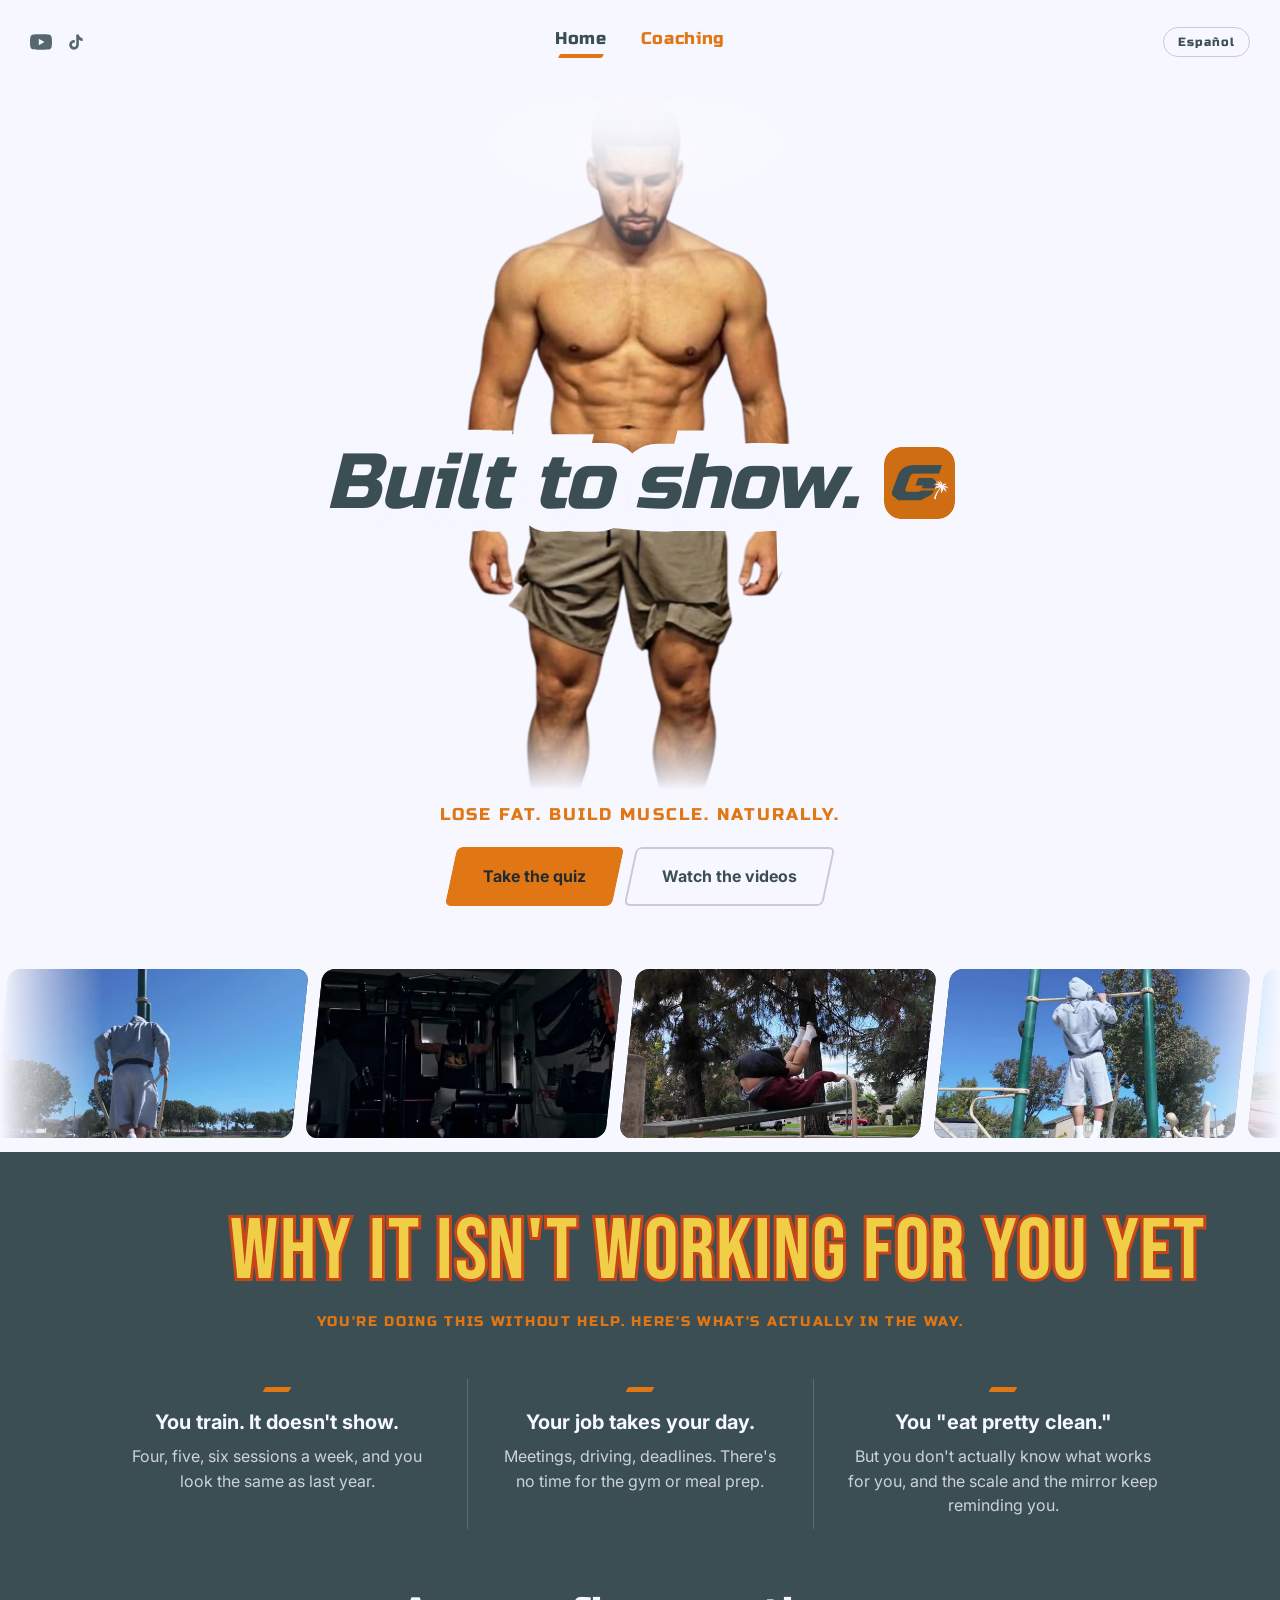
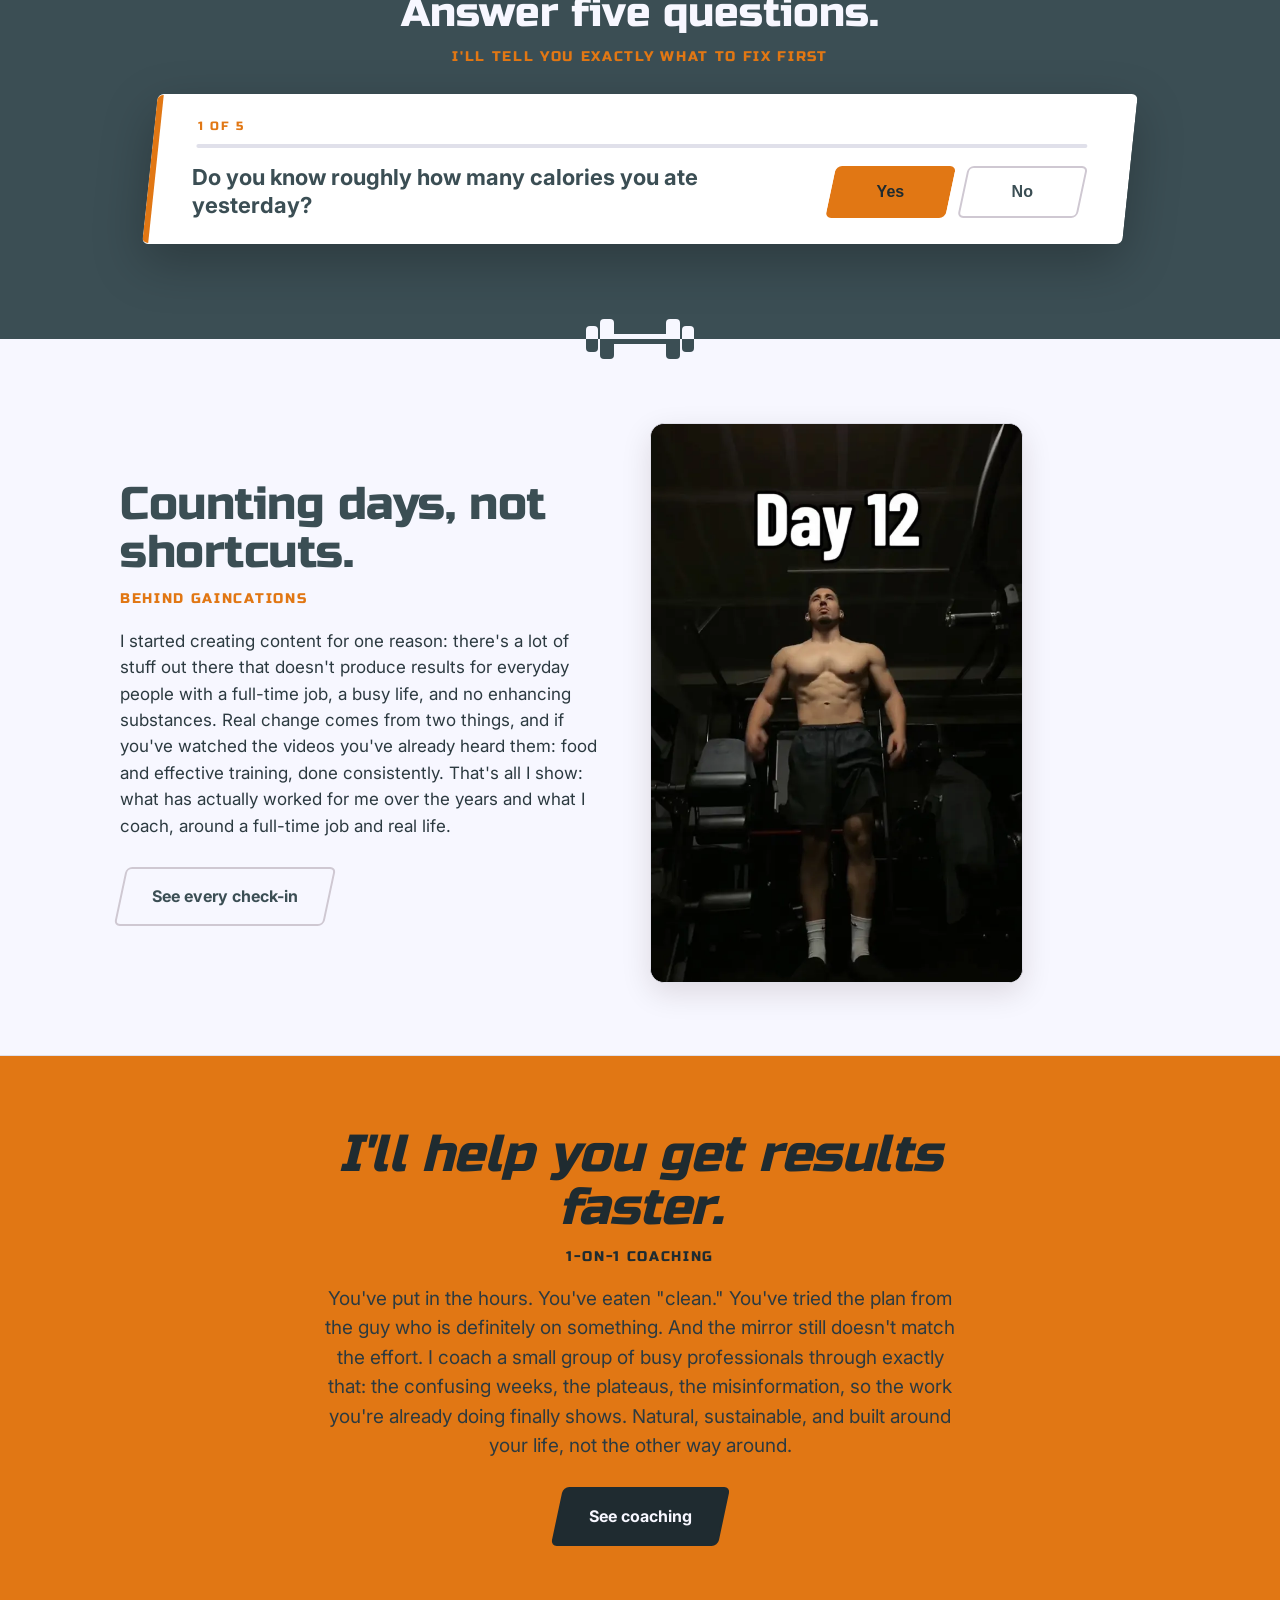
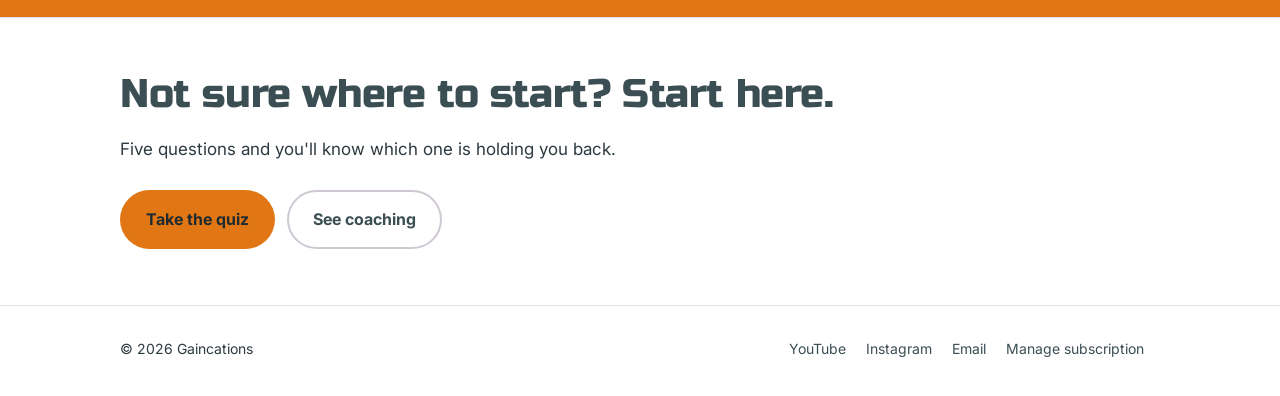
==== commit f8a4b026: "This is you if: hold the page while lines flip, no spacer Co-Authored-By: Claude Fable 5.1 <noreply@" ====
--- a/index.html
+++ b/index.html
@@ -13,7 +13,7 @@
 <link rel="apple-touch-icon" href="/assets/img/apple-touch-icon.png">
 <link rel="preconnect" href="https://fonts.googleapis.com">
 <link rel="stylesheet" href="https://fonts.googleapis.com/css2?family=Russo+One&family=Bebas+Neue&family=Inter:wght@400;500;600;700&display=swap">
-<link rel="stylesheet" href="/assets/style.css?v=202610292039">
+<link rel="stylesheet" href="/assets/style.css?v=202610292042">
 <script defer src="/_vercel/insights/script.js"></script>
 <script>
 !function(t,e){var o,n,p,r;e.__SV||(window.posthog=e,e._i=[],e.init=function(i,s,a){function g(t,e){var o=e.split(".");2==o.length&&(t=t[o[0]],e=o[1]),t[e]=function(){t.push([e].concat(Array.prototype.slice.call(arguments,0)))}}(p=t.createElement("script")).type="text/javascript",p.crossOrigin="anonymous",p.async=!0,p.src=s.api_host.replace(".i.posthog.com","-assets.i.posthog.com")+"/static/array.js",(r=t.getElementsByTagName("script")[0]).parentNode.insertBefore(p,r);var u=e;for(void 0!==a?u=e[a]=[]:a="posthog",u.people=u.people||[],u.toString=function(t){var e="posthog";return"posthog"!==a&&(e+="."+a),t||(e+=" (stub)"),e},u.people.toString=function(){return u.toString(1)+".people (stub)"},o="init capture register register_once register_for_session unregister unregister_for_session getFeatureFlag getFeatureFlagPayload isFeatureEnabled reloadFeatureFlags updateEarlyAccessFeatureEnrollment getEarlyAccessFeatures on onFeatureFlags onSessionId getSurveys getActiveMatchingSurveys renderSurvey canRenderSurvey identify setPersonProperties group resetGroups setPersonPropertiesForFlags resetPersonPropertiesForFlags setGroupPropertiesForFlags resetGroupPropertiesForFlags reset get_distinct_id getGroups get_session_id get_session_replay_url alias set_config startSessionRecording stopSessionRecording sessionRecordingStarted captureException loadToolbar get_property getSessionProperty createPersonProfile opt_in_capturing opt_out_capturing has_opted_in_capturing has_opted_out_capturing clear_opt_in_out_capturing debug getPageViewId captureTraceFeedback captureTraceMetric".split(" "),n=0;n<o.length;n++)g(u,o[n]);e._i.push([i,s,a])},e.__SV=1)}(document,window.posthog||[]);
@@ -215,7 +215,7 @@
   </div>
 </footer>
 <script>document.getElementById("y").textContent=new Date().getFullYear()</script>
-<script src="/assets/quiz.js?v=202610292039"></script>
-<script src="/assets/site.js?v=202610292039"></script>
+<script src="/assets/quiz.js?v=202610292042"></script>
+<script src="/assets/site.js?v=202610292042"></script>
 </body>
 </html>
--- a/assets/style.css
+++ b/assets/style.css
@@ -689,8 +689,8 @@
 }
 
 /* This is you if: scroll-driven lines */
-body.theme-dark .you{position:relative;height:auto;margin:0}
-body.theme-dark .you-sticky{position:sticky;top:0;display:grid;grid-template-columns:.8fr 1.2fr;grid-template-rows:auto auto;gap:56px 40px;align-content:start;padding:28px 0 36px;background:#0E0F12}
+body.theme-dark .you{position:relative;margin:0}
+body.theme-dark .you-sticky{position:relative;display:grid;grid-template-columns:.8fr 1.2fr;grid-template-rows:auto auto;gap:56px 40px;align-content:start;padding:28px 0 36px;background:#0E0F12}
 body.theme-dark .you-sticky .promise-block{grid-column:1 / -1;margin:8px auto 0}
 body.theme-dark .you-left .eyebrow{margin-bottom:0;font-family:var(--display);font-size:clamp(26px,3vw,40px);letter-spacing:0;text-transform:none;line-height:1.05;color:var(--accent)}
 body.theme-dark .you-count{display:none}
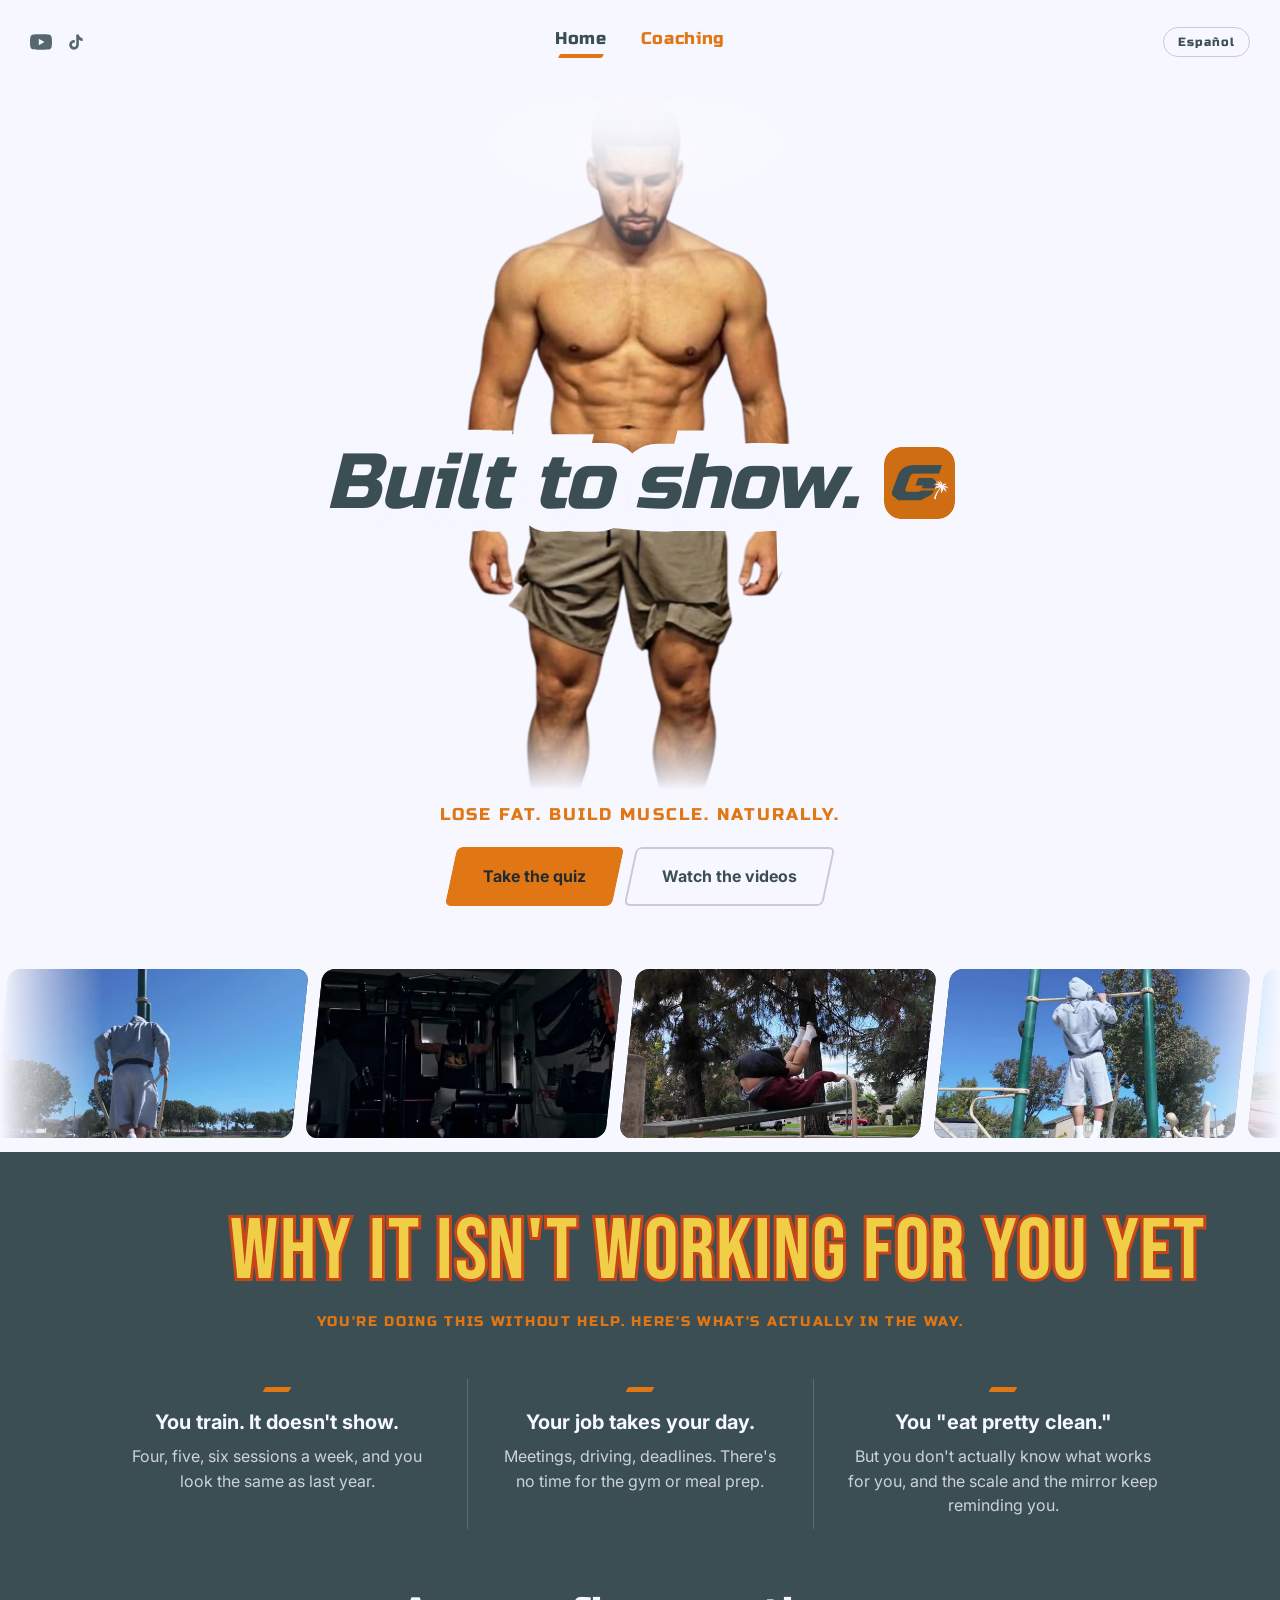
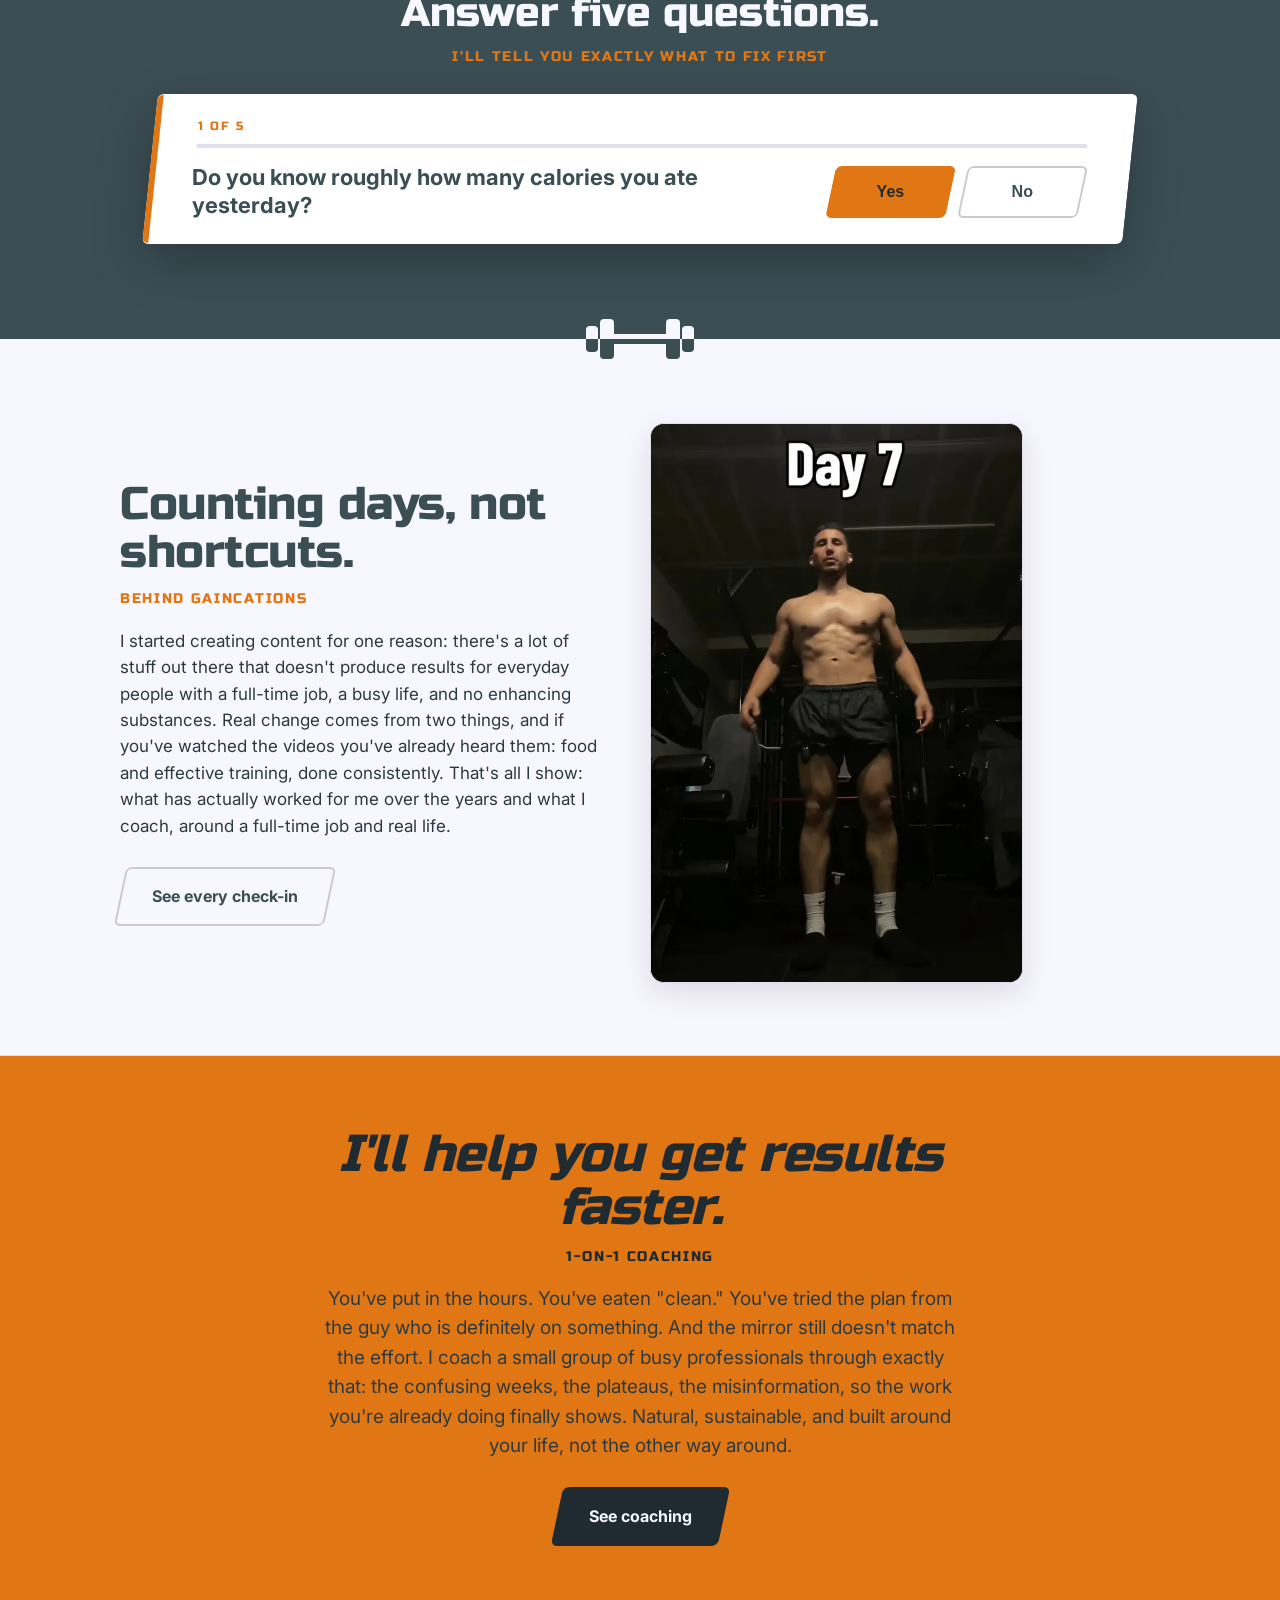
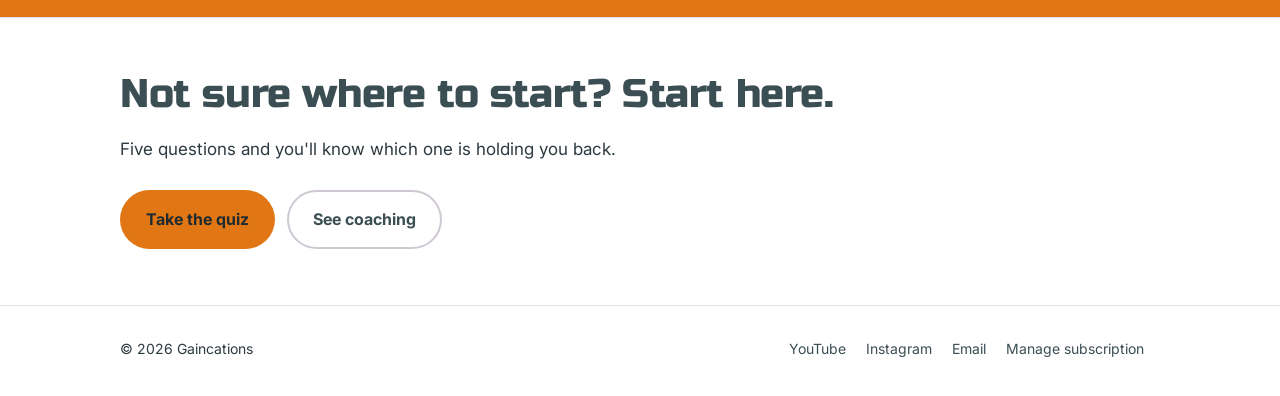
==== commit a0fef86d: "This is you if: hold under headline, reveal promise after last line Co-Authored-By: Claude Fable 5.1" ====
--- a/index.html
+++ b/index.html
@@ -13,7 +13,7 @@
 <link rel="apple-touch-icon" href="/assets/img/apple-touch-icon.png">
 <link rel="preconnect" href="https://fonts.googleapis.com">
 <link rel="stylesheet" href="https://fonts.googleapis.com/css2?family=Russo+One&family=Bebas+Neue&family=Inter:wght@400;500;600;700&display=swap">
-<link rel="stylesheet" href="/assets/style.css?v=202610292042">
+<link rel="stylesheet" href="/assets/style.css?v=202610292047">
 <script defer src="/_vercel/insights/script.js"></script>
 <script>
 !function(t,e){var o,n,p,r;e.__SV||(window.posthog=e,e._i=[],e.init=function(i,s,a){function g(t,e){var o=e.split(".");2==o.length&&(t=t[o[0]],e=o[1]),t[e]=function(){t.push([e].concat(Array.prototype.slice.call(arguments,0)))}}(p=t.createElement("script")).type="text/javascript",p.crossOrigin="anonymous",p.async=!0,p.src=s.api_host.replace(".i.posthog.com","-assets.i.posthog.com")+"/static/array.js",(r=t.getElementsByTagName("script")[0]).parentNode.insertBefore(p,r);var u=e;for(void 0!==a?u=e[a]=[]:a="posthog",u.people=u.people||[],u.toString=function(t){var e="posthog";return"posthog"!==a&&(e+="."+a),t||(e+=" (stub)"),e},u.people.toString=function(){return u.toString(1)+".people (stub)"},o="init capture register register_once register_for_session unregister unregister_for_session getFeatureFlag getFeatureFlagPayload isFeatureEnabled reloadFeatureFlags updateEarlyAccessFeatureEnrollment getEarlyAccessFeatures on onFeatureFlags onSessionId getSurveys getActiveMatchingSurveys renderSurvey canRenderSurvey identify setPersonProperties group resetGroups setPersonPropertiesForFlags resetPersonPropertiesForFlags setGroupPropertiesForFlags resetGroupPropertiesForFlags reset get_distinct_id getGroups get_session_id get_session_replay_url alias set_config startSessionRecording stopSessionRecording sessionRecordingStarted captureException loadToolbar get_property getSessionProperty createPersonProfile opt_in_capturing opt_out_capturing has_opted_in_capturing has_opted_out_capturing clear_opt_in_out_capturing debug getPageViewId captureTraceFeedback captureTraceMetric".split(" "),n=0;n<o.length;n++)g(u,o[n]);e._i.push([i,s,a])},e.__SV=1)}(document,window.posthog||[]);
@@ -215,7 +215,7 @@
   </div>
 </footer>
 <script>document.getElementById("y").textContent=new Date().getFullYear()</script>
-<script src="/assets/quiz.js?v=202610292042"></script>
-<script src="/assets/site.js?v=202610292042"></script>
+<script src="/assets/quiz.js?v=202610292047"></script>
+<script src="/assets/site.js?v=202610292047"></script>
 </body>
 </html>
--- a/assets/style.css
+++ b/assets/style.css
@@ -723,3 +723,10 @@
 body.theme-dark .section.after-hero .sec-head .h-hero{margin-bottom:0}
 
 body.theme-dark .section.after-hero{padding-bottom:0}
+
+/* promise hidden until the lines are done */
+body.theme-dark .you .promise-block{opacity:0;transform:skewX(-12deg) translateY(28px);transition:opacity .6s ease,transform .7s cubic-bezier(.2,.7,.2,1);pointer-events:none}
+body.theme-dark .you.is-done .promise-block{opacity:1;transform:skewX(-12deg) translateY(0);pointer-events:auto}
+body.theme-dark .you-sticky{align-content:start}
+@media (max-width:900px){body.theme-dark .you.is-done .promise-block{transform:skewX(-4deg) translateY(0)}body.theme-dark .you .promise-block{transform:skewX(-4deg) translateY(28px)}}
+@media (prefers-reduced-motion:reduce){body.theme-dark .you .promise-block{opacity:1;transform:skewX(-12deg)}}
